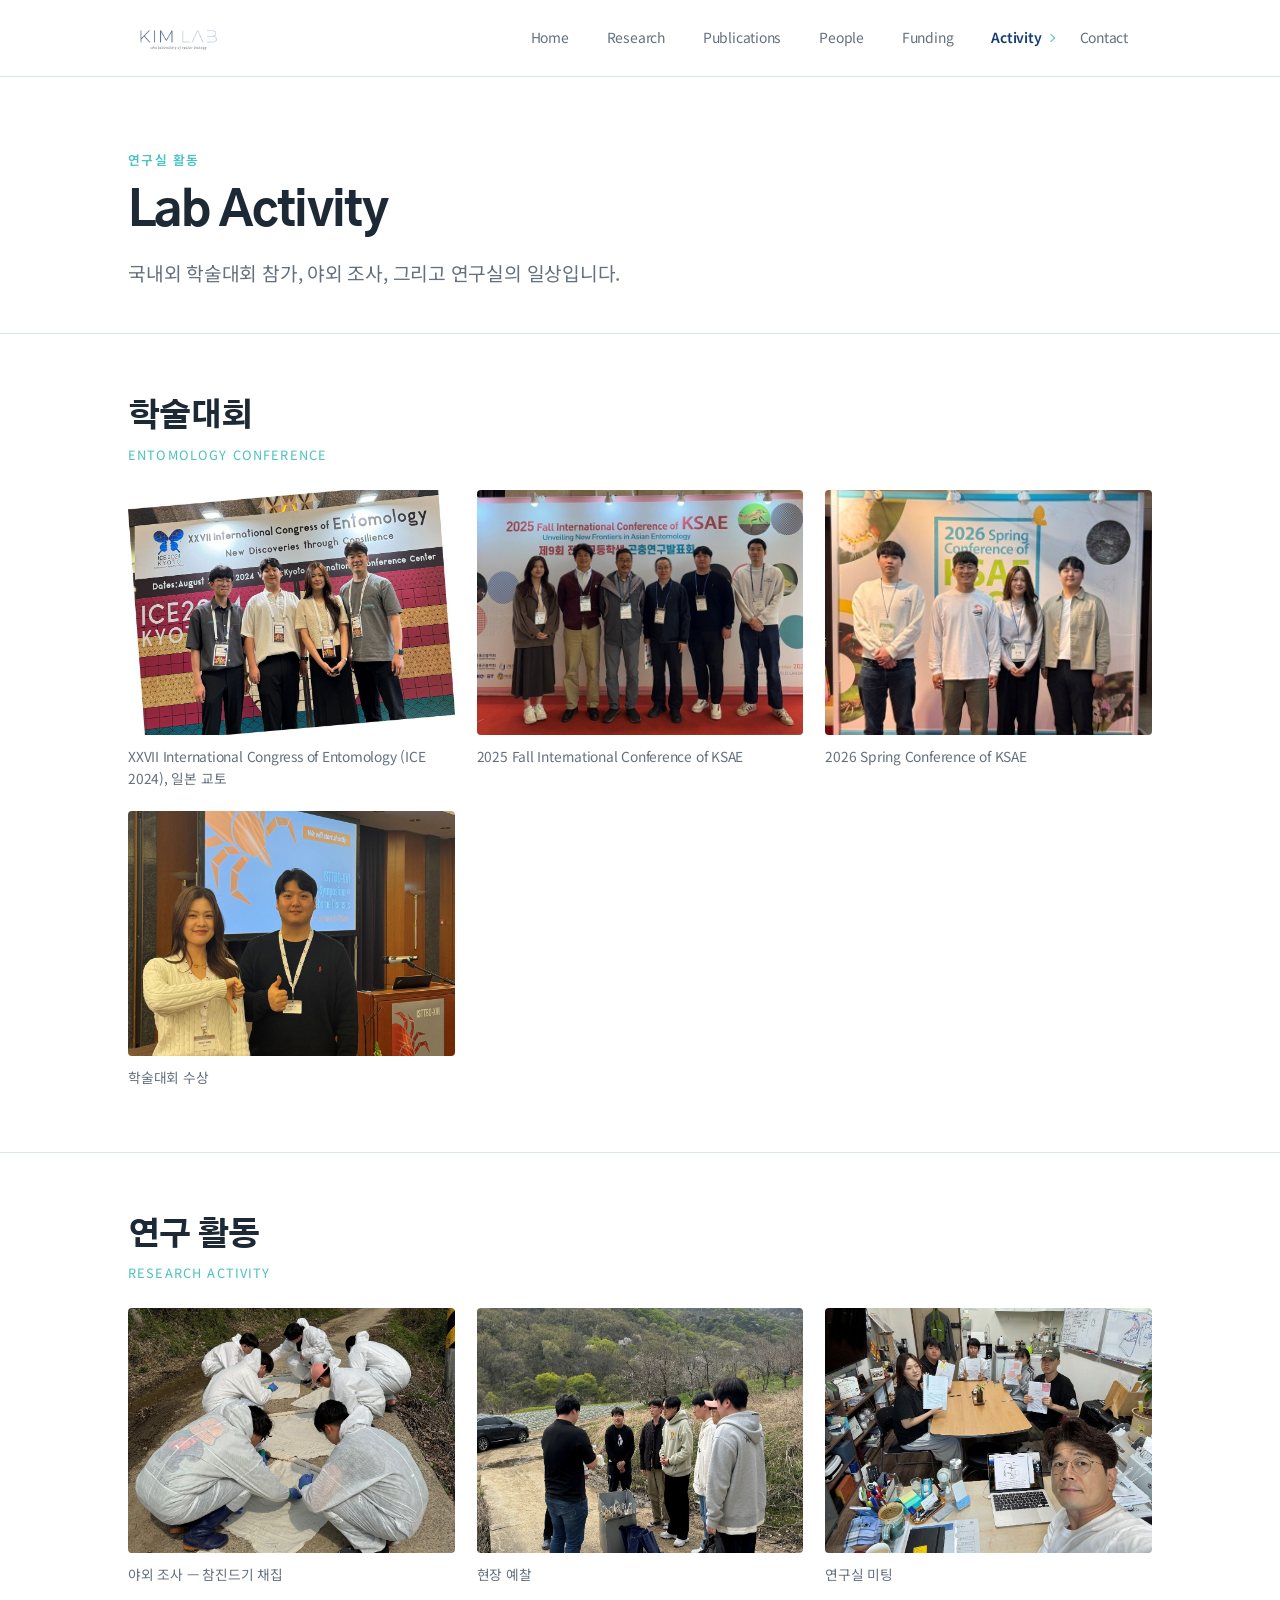
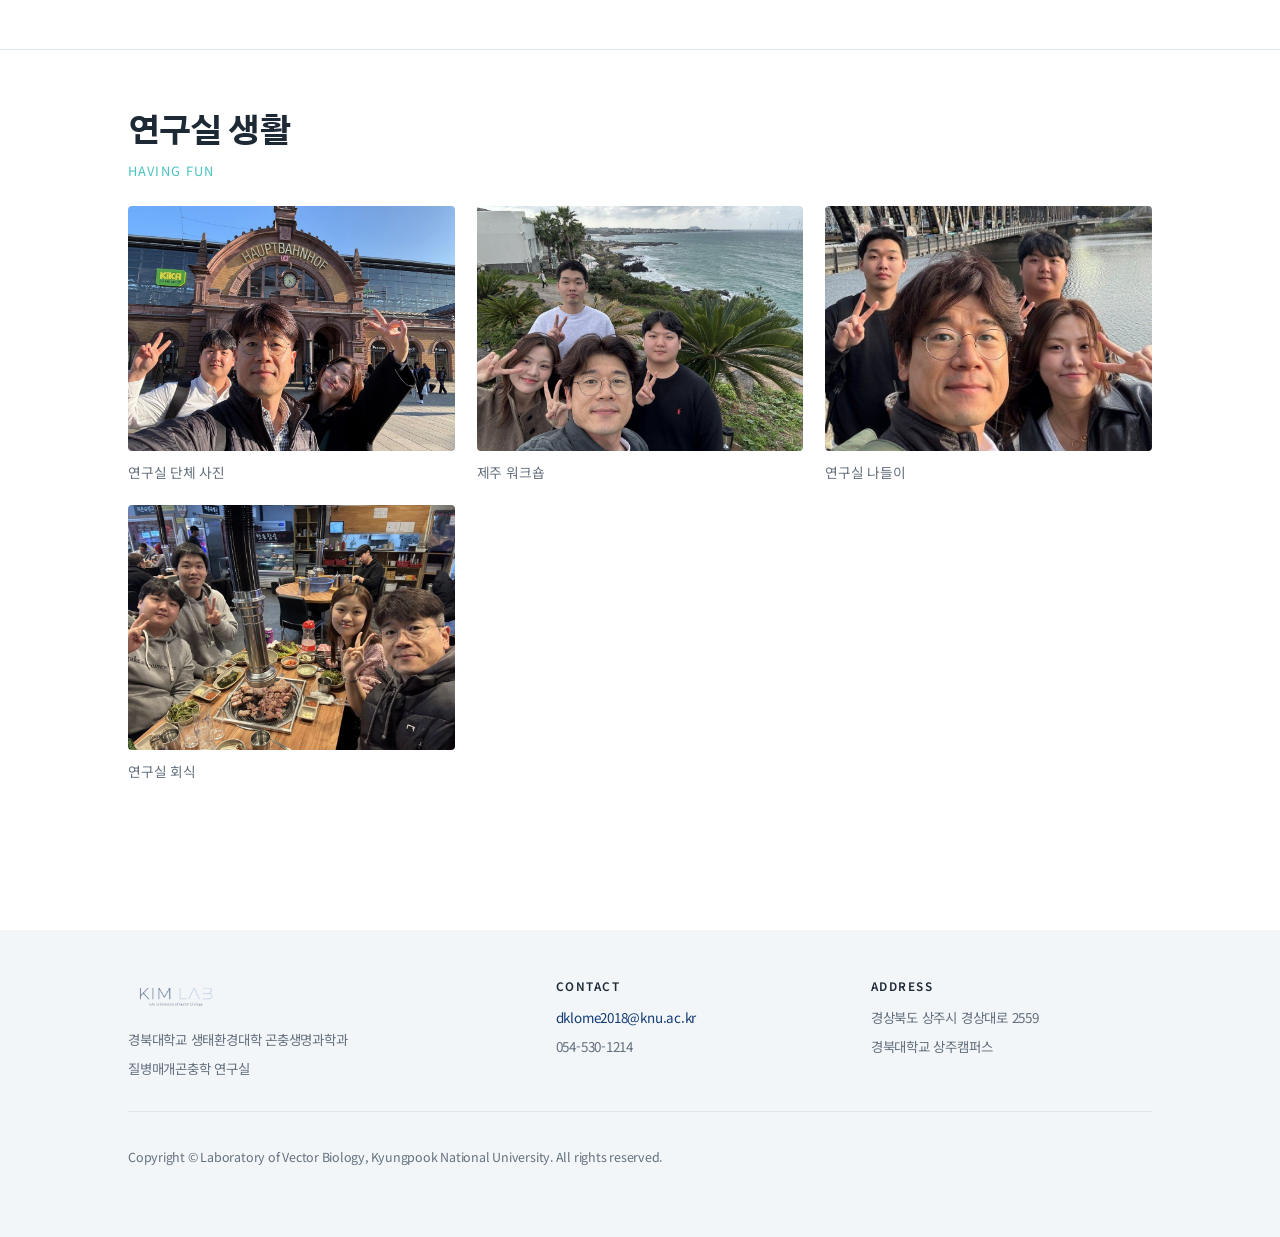
==== activity.html @ 8f26d38b "Add files via upload" ====
<!DOCTYPE html>
<html lang="ko">
<head>
<meta charset="utf-8">
<meta name="viewport" content="width=device-width, initial-scale=1">
<title>Activity | Laboratory of Vector Biology — 경북대학교</title>
<meta name="description" content="학술대회 참가, 야외 조사, 연구실 생활 사진.">
<link rel="icon" href="images/logo.png">
<link rel="preconnect" href="https://fonts.googleapis.com">
<link rel="preconnect" href="https://fonts.gstatic.com" crossorigin>
<link href="https://fonts.googleapis.com/css2?family=Gothic+A1:wght@400;600;700;800&family=Noto+Sans+KR:wght@300;400;500;600;700&display=swap" rel="stylesheet">
<link rel="stylesheet" href="style.css">
</head>
<body>

<header class="mast">
  <div class="mast-in">
    <a class="brand" href="index.html"><img src="images/logo.png" alt="Kim Lab — Laboratory of Vector Biology"></a>
    <nav>
      <ul class="menu">
        <li><a href="index.html">Home</a></li>
        <li><a href="research.html">Research</a></li>
        <li><a href="publications.html">Publications</a></li>
        <li><a href="people.html">People</a></li>
        <li><a href="funding.html">Funding</a></li>
        <li><a class="current" href="activity.html">Activity</a></li>
        <li><a href="contact.html">Contact</a></li>
      </ul>
    </nav>
  </div>
</header>

<main>

<section class="page-head">
  <div class="shell">
    <p class="kicker">연구실 활동</p>
    <h1>Lab Activity</h1>
    <p class="standfirst">
      국내외 학술대회 참가, 야외 조사, 그리고 연구실의 일상입니다.
    </p>
  </div>
</section>

<section class="block">
  <div class="shell">
    <h2>학술대회</h2>
    <p class="sub-en">Entomology Conference</p>
    <div class="gallery">
      <figure class="shot">
        <img src="images/act-ice2024.jpg" alt="XXVII International Congress of Entomology (ICE 2024), 일본 교토" loading="lazy">
        <figcaption>XXVII International Congress of Entomology (ICE 2024), 일본 교토</figcaption>
      </figure>
      <figure class="shot">
        <img src="images/act-ksae2025.jpg" alt="2025 Fall International Conference of KSAE" loading="lazy">
        <figcaption>2025 Fall International Conference of KSAE</figcaption>
      </figure>
      <figure class="shot">
        <img src="images/act-ksae2026.jpg" alt="2026 Spring Conference of KSAE" loading="lazy">
        <figcaption>2026 Spring Conference of KSAE</figcaption>
      </figure>
      <figure class="shot">
        <img src="images/act-award.jpg" alt="학술대회 수상" loading="lazy">
        <figcaption>학술대회 수상</figcaption>
      </figure>
    </div>
  </div>
</section>

<section class="block">
  <div class="shell">
    <h2>연구 활동</h2>
    <p class="sub-en">Research Activity</p>
    <div class="gallery">
      <figure class="shot">
        <img src="images/act-field1.jpg" alt="야외 조사 — 참진드기 채집" loading="lazy">
        <figcaption>야외 조사 — 참진드기 채집</figcaption>
      </figure>
      <figure class="shot">
        <img src="images/act-field2.jpg" alt="현장 예찰" loading="lazy">
        <figcaption>현장 예찰</figcaption>
      </figure>
      <figure class="shot">
        <img src="images/act-meeting.jpg" alt="연구실 미팅" loading="lazy">
        <figcaption>연구실 미팅</figcaption>
      </figure>
    </div>
  </div>
</section>

<section class="block plain">
  <div class="shell">
    <h2>연구실 생활</h2>
    <p class="sub-en">Having Fun</p>
    <div class="gallery">
      <figure class="shot">
        <img src="images/act-group.jpg" alt="연구실 단체 사진" loading="lazy">
        <figcaption>연구실 단체 사진</figcaption>
      </figure>
      <figure class="shot">
        <img src="images/act-jeju.jpg" alt="제주 워크숍" loading="lazy">
        <figcaption>제주 워크숍</figcaption>
      </figure>
      <figure class="shot">
        <img src="images/act-bridge.jpg" alt="연구실 나들이" loading="lazy">
        <figcaption>연구실 나들이</figcaption>
      </figure>
      <figure class="shot">
        <img src="images/act-dinner.jpg" alt="연구실 회식" loading="lazy">
        <figcaption>연구실 회식</figcaption>
      </figure>
    </div>
  </div>
</section>
</main>

<footer class="site-foot">
  <div class="shell">
    <div class="foot-grid">
      <div>
        <img class="foot-logo" src="images/logo.png" alt="Kim Lab">
        <p>경북대학교 생태환경대학 곤충생명과학과</p>
        <p>질병매개곤충학 연구실</p>
      </div>
      <div>
        <h4>Contact</h4>
        <p><a href="mailto:dklome2018@knu.ac.kr">dklome2018@knu.ac.kr</a></p>
        <p>054-530-1214</p>
      </div>
      <div>
        <h4>Address</h4>
        <p>경상북도 상주시 경상대로 2559</p>
        <p>경북대학교 상주캠퍼스</p>
      </div>
    </div>
    <p class="rights">Copyright © Laboratory of Vector Biology, Kyungpook National University. All rights reserved.</p>
  </div>
</footer>

</body>
</html>
---- style.css ----
/* ===========================================================
   질병매개곤충학 연구실 | Laboratory of Vector Biology
   Kyungpook National University — shared stylesheet
   팔레트와 서체는 연구실 소개 자료(PPT)에서 가져왔습니다.
   =========================================================== */

:root{
  --paper:#ffffff;
  --wash:#f2f6f9;
  --ink:#1d2935;
  --ink-soft:#64707d;
  --line:#dce4ec;
  --navy:#123b73;
  --blue:#5e9fe9;
  --teal:#49c2c0;
  --pale:#c8d8e5;
  --nav-h:76px;
  --max:1080px;
}

*{box-sizing:border-box}
html{
  scroll-behavior:smooth;
  scroll-padding-top:calc(var(--nav-h) + 20px);
  -webkit-text-size-adjust:100%;
}
body{
  margin:0;
  background:var(--paper);
  color:var(--ink);
  font-family:"Noto Sans KR",-apple-system,BlinkMacSystemFont,"Malgun Gothic","Apple SD Gothic Neo",sans-serif;
  font-size:16px;
  line-height:1.72;
  letter-spacing:-.014em;
  -webkit-font-smoothing:antialiased;
}
img{max-width:100%;display:block}
a{color:inherit;text-decoration:none}
.display{font-family:"Gothic A1","Noto Sans KR",sans-serif}

.shell{max-width:var(--max);margin:0 auto;padding:0 28px}
.reading{max-width:740px}

/* ---------------- masthead ---------------- */
.mast{
  position:sticky;top:0;z-index:100;
  background:rgba(255,255,255,.92);
  backdrop-filter:saturate(180%) blur(16px);
  -webkit-backdrop-filter:saturate(180%) blur(16px);
  border-bottom:1px solid var(--line);
}
.mast-in{
  max-width:var(--max);margin:0 auto;padding:0 28px;
  min-height:var(--nav-h);
  display:flex;align-items:center;justify-content:space-between;gap:28px;
}
.brand{display:flex;align-items:center;padding:12px 0}
.brand img{height:40px;width:auto}

.menu{display:flex;list-style:none;margin:0;padding:0;gap:2px;flex-wrap:wrap}
.menu a{
  display:inline-flex;align-items:center;gap:6px;
  font-size:.87rem;color:var(--ink-soft);
  padding:8px 12px;border-radius:6px;
  transition:color .16s,background-color .16s;
}
.menu a::after{
  content:"";width:5px;height:5px;
  border-right:1.6px solid var(--teal);
  border-bottom:1.6px solid var(--teal);
  transform:rotate(-45deg);
  opacity:0;transition:opacity .16s;
}
.menu a:hover{color:var(--navy);background:var(--wash)}
.menu a:hover::after{opacity:1}
.menu a.current{color:var(--navy);font-weight:600}
.menu a.current::after{opacity:1}

@media(max-width:940px){
  .mast-in{flex-direction:column;align-items:flex-start;gap:0;padding:0 20px}
  .brand{padding:14px 0 6px}
  .brand img{height:34px}
  .menu{padding-bottom:10px;gap:0;overflow-x:auto;flex-wrap:nowrap;scrollbar-width:none}
  .menu::-webkit-scrollbar{display:none}
  .menu a{padding:6px 10px;white-space:nowrap;font-size:.82rem}
}

/* ---------------- page header ---------------- */
.page-head{padding:72px 0 44px;border-bottom:1px solid var(--line)}
.kicker{
  font-size:.8rem;font-weight:600;letter-spacing:.1em;
  color:var(--teal);margin:0 0 14px;
}
.page-head h1{
  font-family:"Gothic A1","Noto Sans KR",sans-serif;
  font-size:clamp(2rem,4.8vw,3rem);font-weight:800;line-height:1.14;
  letter-spacing:-.035em;margin:0 0 18px;color:var(--ink);
}
.page-head .standfirst{
  font-size:clamp(1.02rem,1.9vw,1.2rem);color:var(--ink-soft);
  margin:0;max-width:62ch;line-height:1.62;
}

/* ---------------- hero ---------------- */
.hero{padding:84px 0 24px}
.hero-grid{display:grid;grid-template-columns:1.25fr .75fr;gap:52px;align-items:center}
@media(max-width:860px){.hero-grid{grid-template-columns:1fr;gap:34px}}
.hero h1{
  font-family:"Gothic A1","Noto Sans KR",sans-serif;
  font-size:clamp(2.1rem,5.2vw,3.4rem);font-weight:800;line-height:1.12;
  letter-spacing:-.04em;margin:0 0 24px;
}
.hero .goal{
  font-size:clamp(1.02rem,2vw,1.26rem);color:var(--ink-soft);
  max-width:54ch;margin:0 0 32px;line-height:1.6;
}
.hero-figure{background:var(--wash);border-radius:6px;padding:26px}
.hero-figure img{width:100%;height:auto;mix-blend-mode:multiply}
.hero-figure figcaption{font-size:.82rem;color:var(--ink-soft);margin-top:14px;text-align:center;line-height:1.6}
.hero-figure figcaption i{font-style:italic}

.arrow-link{
  display:inline-flex;align-items:center;gap:9px;
  font-size:1rem;font-weight:500;color:var(--navy);
}
.arrow-link::after{
  content:"";width:6px;height:6px;
  border-right:1.9px solid var(--teal);border-bottom:1.9px solid var(--teal);
  transform:rotate(-45deg);transition:transform .18s;
}
.arrow-link:hover::after{transform:rotate(-45deg) translate(2.5px,2.5px)}
.link-row{display:flex;gap:30px;flex-wrap:wrap}

/* ---------------- timeline plate ---------------- */
.plate{background:var(--wash);border-radius:6px;padding:40px 34px;margin:56px 0 0}
.plate svg{width:100%;height:auto;overflow:visible}
.plate figcaption{
  font-size:.9rem;color:var(--ink-soft);margin:26px auto 0;max-width:68ch;line-height:1.72;
}
.plate figcaption b{color:var(--ink);font-weight:600}

/* ---------------- blocks ---------------- */
.block{padding:64px 0;border-bottom:1px solid var(--line)}
.block.plain{border-bottom:none}
.block h2{
  font-family:"Gothic A1","Noto Sans KR",sans-serif;
  font-size:clamp(1.45rem,3vw,2rem);font-weight:800;line-height:1.18;
  letter-spacing:-.03em;margin:0 0 8px;
}
.block .sub-en{font-size:.8rem;letter-spacing:.09em;color:var(--teal);margin:0 0 24px;text-transform:uppercase}
.block p{margin:0 0 18px;max-width:68ch}
.block p:last-child{margin-bottom:0}
.lede{font-size:1.05rem}
.muted{color:var(--ink-soft)}

.teasers{display:grid;grid-template-columns:1fr 1fr;gap:1px;background:var(--line);border-block:1px solid var(--line)}
@media(max-width:780px){.teasers{grid-template-columns:1fr}}
.teaser{background:var(--paper);padding:52px 36px}
.teaser h2{
  font-family:"Gothic A1","Noto Sans KR",sans-serif;
  font-size:clamp(1.28rem,2.6vw,1.65rem);font-weight:800;letter-spacing:-.03em;
  margin:0 0 14px;line-height:1.24;
}
.teaser p{font-size:.97rem;color:var(--ink-soft);margin:0 0 20px}

/* ---------------- research axes ---------------- */
.axis{padding:52px 0;border-bottom:1px solid var(--line)}
.axis:last-child{border-bottom:none}
.axis-head{display:flex;gap:18px;align-items:baseline;margin:0 0 6px}
.axis-num{
  font-family:"Gothic A1","Noto Sans KR",sans-serif;
  font-size:1.5rem;font-weight:800;color:var(--pale);
  letter-spacing:-.02em;flex:0 0 auto;min-width:44px;line-height:1;
}
.axis h3{
  font-family:"Gothic A1","Noto Sans KR",sans-serif;
  font-size:clamp(1.2rem,2.5vw,1.55rem);font-weight:800;letter-spacing:-.028em;
  margin:0;line-height:1.26;
}
.axis .sub-en{font-size:.79rem;letter-spacing:.07em;color:var(--teal);margin:0 0 18px;padding-left:62px}
.axis-body{padding-left:62px}
@media(max-width:620px){
  .axis .sub-en,.axis-body{padding-left:0}
  .axis-head{gap:12px}
  .axis-num{min-width:30px;font-size:1.2rem}
}
.axis-body > p{font-size:.98rem;color:var(--ink-soft);margin:0 0 18px;max-width:68ch}

ul.dashed{margin:0;padding:0;list-style:none;max-width:70ch}
ul.dashed li{position:relative;padding-left:19px;margin-bottom:11px;font-size:.95rem;color:var(--ink-soft)}
ul.dashed li:last-child{margin-bottom:0}
ul.dashed li::before{content:"";position:absolute;left:0;top:.78em;width:9px;height:1px;background:var(--teal)}
ul.dashed li b{color:var(--ink);font-weight:600}
ul.dashed li .group{display:block;color:var(--navy);font-weight:600;margin-bottom:4px}

.aside-note{
  margin:24px 0 0;padding:17px 21px;background:var(--wash);
  font-size:.9rem;color:var(--ink-soft);line-height:1.72;max-width:70ch;
  border-left:3px solid var(--teal);
}
.aside-note b{color:var(--ink);font-weight:600}

/* ---------------- publications ---------------- */
.filterbar{padding:26px 0;border-bottom:1px solid var(--line);display:flex;gap:14px;align-items:baseline;flex-wrap:wrap}
.filterbar .flabel{font-size:.76rem;letter-spacing:.13em;text-transform:uppercase;color:var(--ink-soft);flex:0 0 auto}
.years{display:flex;gap:6px;flex-wrap:wrap}
.years button{
  font:inherit;font-size:.86rem;color:var(--ink-soft);
  background:none;border:1px solid var(--line);border-radius:999px;
  padding:4px 14px;cursor:pointer;transition:all .15s;
}
.years button:hover{border-color:var(--blue);color:var(--navy)}
.years button[aria-pressed="true"]{background:var(--navy);border-color:var(--navy);color:#fff}

.pub{display:grid;grid-template-columns:46px 1fr;gap:20px;padding:26px 0;border-bottom:1px solid var(--line)}
@media(max-width:620px){.pub{grid-template-columns:1fr;gap:8px}}
.pub-no{
  font-family:"Gothic A1","Noto Sans KR",sans-serif;
  font-size:.92rem;font-weight:800;color:var(--pale);padding-top:2px;letter-spacing:.02em;
}
.pub-year{font-size:.78rem;color:var(--teal);font-weight:600;letter-spacing:.06em;margin:0 0 6px}
.pub h3{font-size:1.02rem;font-weight:600;line-height:1.46;letter-spacing:-.016em;margin:0 0 8px;max-width:66ch}
.pub h3 i{font-style:italic}
.pub .authors{font-size:.91rem;color:var(--ink-soft);margin:0 0 3px;max-width:68ch}
.pub .authors b{color:var(--ink);font-weight:600}
.pub .venue{font-size:.91rem;color:var(--ink-soft);margin:0 0 13px}
.pub .venue i{font-style:italic;color:var(--navy)}
.pub-actions{display:flex;gap:9px;flex-wrap:wrap}
.pub-actions a{
  font-size:.81rem;font-weight:500;color:var(--navy);
  border:1px solid var(--line);border-radius:999px;padding:5px 15px;
  transition:border-color .15s,background-color .15s;
}
.pub-actions a:hover{border-color:var(--blue);background:var(--wash)}
.empty-note{padding:30px 0;font-size:.94rem;color:var(--ink-soft)}

/* ---------------- tables ---------------- */
.table-scroll{overflow-x:auto}
table{width:100%;border-collapse:collapse;font-size:.94rem;text-align:left;min-width:600px}
th,td{padding:16px 14px;border-bottom:1px solid var(--line);vertical-align:top}
tr:last-child td{border-bottom:none}
th{
  font-size:.72rem;letter-spacing:.11em;text-transform:uppercase;color:var(--ink-soft);
  font-weight:600;border-bottom:1.5px solid var(--ink);
}
td em{font-style:normal;color:var(--ink-soft);font-size:.85rem;display:block;margin-top:3px}
td.agency{color:var(--navy);white-space:nowrap}
td.term{color:var(--ink-soft);white-space:nowrap;font-size:.89rem}
td.win{color:var(--navy);font-weight:500}

/* agency logo strip */
.agencies{display:flex;flex-wrap:wrap;gap:40px;align-items:center;padding:8px 0 0}
.agencies img{height:42px;width:auto;opacity:.82;mix-blend-mode:multiply}
.agencies img.tall{height:56px}

/* ---------------- people ---------------- */
.pi-row{display:grid;grid-template-columns:250px 1fr;gap:44px;align-items:start}
@media(max-width:760px){.pi-row{grid-template-columns:1fr;gap:26px}}
.portrait{width:100%;border-radius:4px;background:var(--wash);aspect-ratio:4/5;object-fit:cover}
.pi-row h2{margin-bottom:4px}
.cv{margin:22px 0 0;font-size:.92rem;max-width:58ch}
.cv > div{padding:10px 0;border-bottom:1px solid var(--line);display:flex;gap:20px}
.cv > div:last-child{border-bottom:none}
.cv dt{flex:0 0 100px;color:var(--ink-soft);font-size:.83rem;margin:0}
.cv dd{margin:0}
.cv dd .yr{color:var(--ink-soft);font-size:.86rem}

.roster{display:grid;grid-template-columns:repeat(auto-fill,minmax(250px,1fr));gap:34px;margin-top:10px}
.member .portrait{margin-bottom:16px}
.member .role{font-size:.72rem;letter-spacing:.12em;text-transform:uppercase;color:var(--teal);margin:0 0 6px}
.member .name{
  font-family:"Gothic A1","Noto Sans KR",sans-serif;
  font-size:1.08rem;font-weight:800;margin:0 0 2px;letter-spacing:-.025em;
}
.member .name-en{font-size:.84rem;color:var(--ink-soft);margin:0 0 12px}
.member .topics{margin:0;padding:0;list-style:none}
.member .topics li{position:relative;padding-left:14px;margin-bottom:7px;font-size:.87rem;color:var(--ink-soft);line-height:1.6}
.member .topics li::before{content:"";position:absolute;left:0;top:.68em;width:6px;height:1px;background:var(--pale)}
.member .edu{font-size:.84rem;color:var(--ink-soft);margin:0 0 12px;line-height:1.6}

/* ---------------- activity gallery ---------------- */
.gallery{display:grid;grid-template-columns:repeat(auto-fill,minmax(300px,1fr));gap:22px;margin-top:10px}
.shot{margin:0}
.shot img{width:100%;height:auto;border-radius:4px;background:var(--wash);aspect-ratio:4/3;object-fit:cover}
.shot figcaption{font-size:.86rem;color:var(--ink-soft);margin-top:10px;line-height:1.6}
.gallery.wide{grid-template-columns:repeat(auto-fill,minmax(420px,1fr))}
@media(max-width:560px){.gallery,.gallery.wide{grid-template-columns:1fr}}

/* ---------------- contact ---------------- */
.contact-rows{max-width:62ch}
.contact-rows > div{display:flex;gap:22px;padding:16px 0;border-bottom:1px solid var(--line)}
.contact-rows > div:last-child{border-bottom:none}
.contact-rows dt{flex:0 0 112px;font-size:.82rem;color:var(--ink-soft);margin:0}
.contact-rows dd{margin:0;font-size:.98rem}
.contact-rows a{color:var(--navy);border-bottom:1px solid var(--pale)}
.contact-rows a:hover{border-color:var(--navy)}

/* ---------------- footer ---------------- */
.site-foot{background:var(--wash);margin-top:84px;padding:46px 0 56px;font-size:.84rem;color:var(--ink-soft)}
.foot-grid{display:grid;grid-template-columns:1.4fr 1fr 1fr;gap:34px;padding-bottom:26px;border-bottom:1px solid var(--line)}
@media(max-width:720px){.foot-grid{grid-template-columns:1fr;gap:24px}}
.foot-grid h4{font-size:.73rem;letter-spacing:.13em;text-transform:uppercase;color:var(--ink);margin:0 0 10px;font-weight:600}
.foot-grid p{margin:0 0 5px;line-height:1.75}
.foot-grid a{color:var(--navy)}
.foot-grid a:hover{text-decoration:underline}
.foot-logo{height:38px;width:auto;margin-bottom:14px;opacity:.9}
.rights{padding-top:22px;font-size:.78rem}

*:focus-visible{outline:2px solid var(--blue);outline-offset:3px}
@media(prefers-reduced-motion:reduce){html{scroll-behavior:auto}*{transition:none!important}}
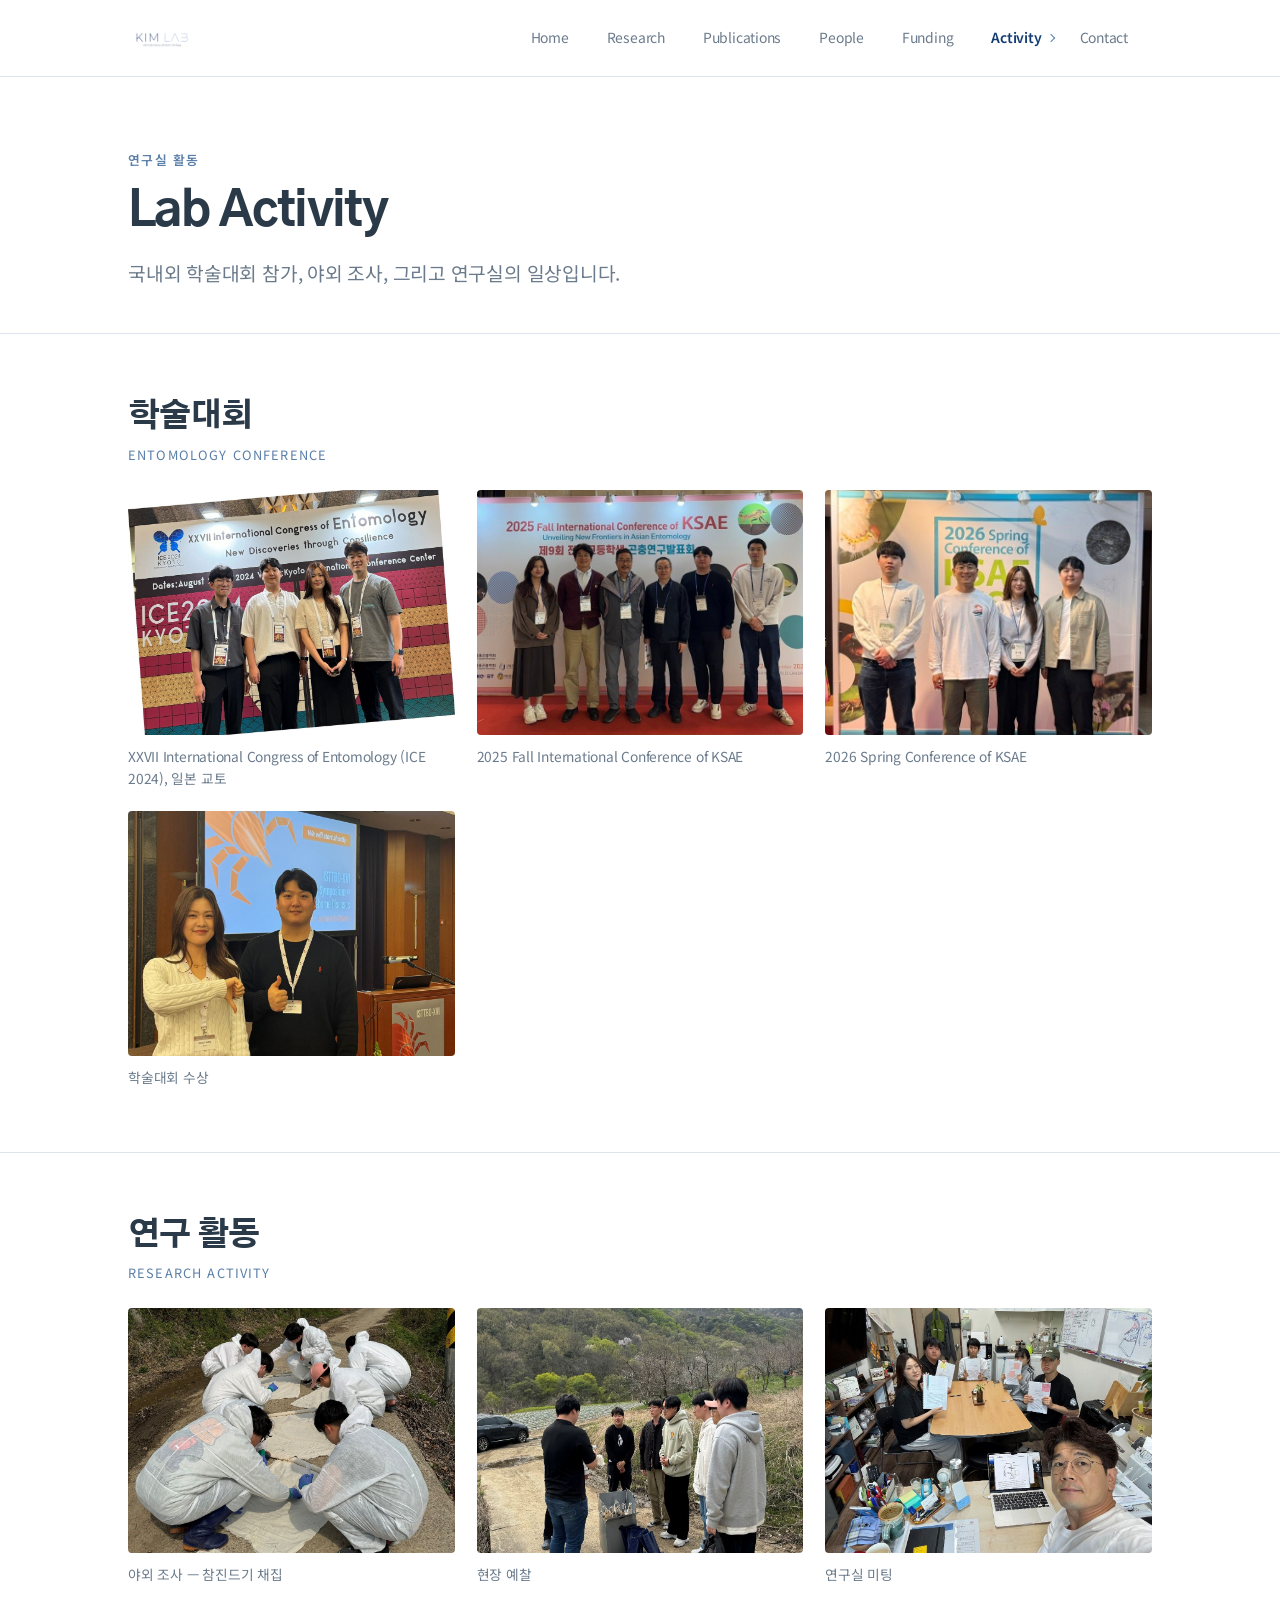
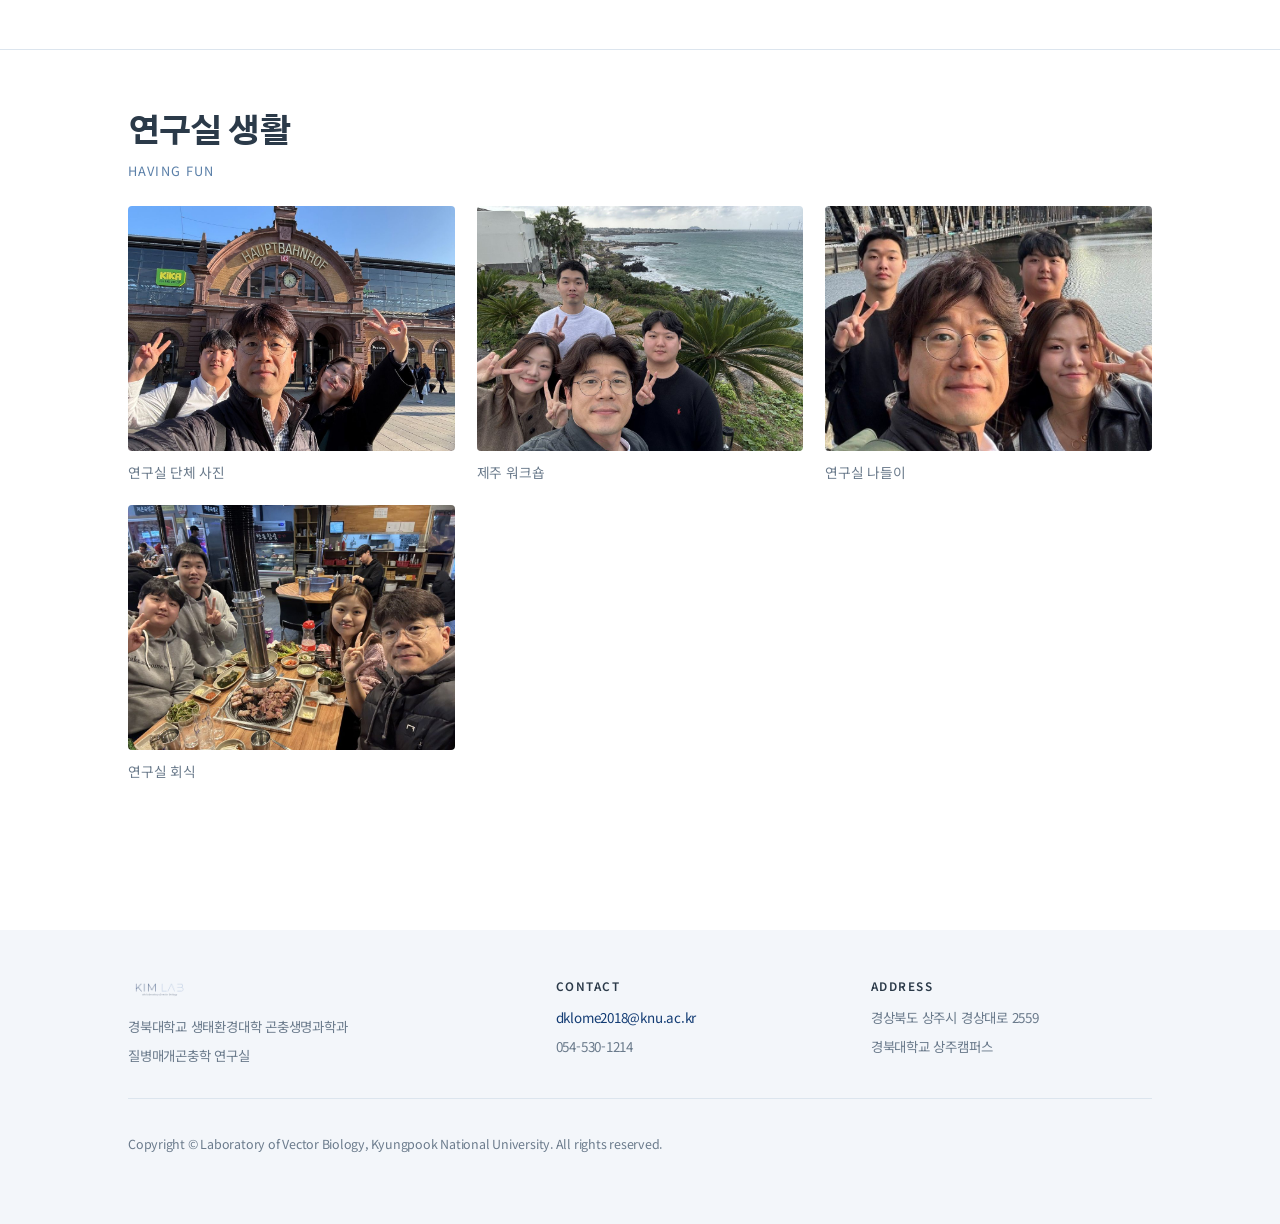
==== commit c14c4cf7: "Add files via upload" ====
--- a/activity.html
+++ b/activity.html
@@ -5,7 +5,8 @@
 <meta name="viewport" content="width=device-width, initial-scale=1">
 <title>Activity | Laboratory of Vector Biology — 경북대학교</title>
 <meta name="description" content="학술대회 참가, 야외 조사, 연구실 생활 사진.">
-<link rel="icon" href="images/logo.png">
+<link rel="icon" href="images/favicon.png">
+<link rel="apple-touch-icon" href="images/apple-touch-icon.png">
 <link rel="preconnect" href="https://fonts.googleapis.com">
 <link rel="preconnect" href="https://fonts.gstatic.com" crossorigin>
 <link href="https://fonts.googleapis.com/css2?family=Gothic+A1:wght@400;600;700;800&family=Noto+Sans+KR:wght@300;400;500;600;700&display=swap" rel="stylesheet">
--- a/style.css
+++ b/style.css
@@ -6,14 +6,25 @@
 
 :root{
   --paper:#ffffff;
-  --wash:#f2f6f9;
-  --ink:#1d2935;
-  --ink-soft:#64707d;
-  --line:#dce4ec;
+  --wash:#f3f6fa;
+
+  /* ── 로고 3색을 기준으로 한 글자색 위계 ───────────────────────
+     1차(제목·강조)  --navy      #123b73  로고 'KIM'
+     2차(영문 라벨)  --navy-mid  #5a7fa8  navy와 'LAB' 사이 단계
+     3차(장식·선)    --pale      #9db9d4  로고 'LAB'
+     본문            --ink       #2b3a49  로고 태그라인 회색의 농도 단계
+     보조 설명       --ink-soft  #6b7b8c  로고 태그라인 회색
+     ──────────────────────────────────────────────────────── */
   --navy:#123b73;
-  --blue:#5e9fe9;
-  --teal:#49c2c0;
-  --pale:#c8d8e5;
+  --navy-mid:#5a7fa8;
+  --pale:#9db9d4;
+  --ink:#2b3a49;
+  --ink-soft:#6b7b8c;
+  --line:#dce5ee;
+
+  /* 구버전 토큰 (하위 호환) */
+  --blue:var(--navy-mid);
+  --teal:var(--navy-mid);
   --nav-h:76px;
   --max:1080px;
 }
@@ -33,8 +44,12 @@
   line-height:1.72;
   letter-spacing:-.014em;
   -webkit-font-smoothing:antialiased;
+  /* 한글 단어가 줄바꿈에서 중간에 끊기지 않도록 */
+  word-break:keep-all;
+  overflow-wrap:break-word;
 }
 img{max-width:100%;display:block}
+svg{max-width:100%}
 a{color:inherit;text-decoration:none}
 .display{font-family:"Gothic A1","Noto Sans KR",sans-serif}
 
@@ -55,7 +70,7 @@
   display:flex;align-items:center;justify-content:space-between;gap:28px;
 }
 .brand{display:flex;align-items:center;padding:12px 0}
-.brand img{height:40px;width:auto}
+.brand img{height:27px;width:auto}
 
 .menu{display:flex;list-style:none;margin:0;padding:0;gap:2px;flex-wrap:wrap}
 .menu a{
@@ -66,8 +81,8 @@
 }
 .menu a::after{
   content:"";width:5px;height:5px;
-  border-right:1.6px solid var(--teal);
-  border-bottom:1.6px solid var(--teal);
+  border-right:1.6px solid var(--navy-mid);
+  border-bottom:1.6px solid var(--navy-mid);
   transform:rotate(-45deg);
   opacity:0;transition:opacity .16s;
 }
@@ -77,10 +92,14 @@
 .menu a.current::after{opacity:1}
 
 @media(max-width:940px){
-  .mast-in{flex-direction:column;align-items:flex-start;gap:0;padding:0 20px}
+  .mast-in{flex-direction:column;align-items:stretch;gap:0;padding:0 20px}
+  .mast-in > nav{width:100%;min-width:0;max-width:100%}
   .brand{padding:14px 0 6px}
-  .brand img{height:34px}
-  .menu{padding-bottom:10px;gap:0;overflow-x:auto;flex-wrap:nowrap;scrollbar-width:none}
+  .brand img{height:23px}
+  .menu{
+    padding-bottom:10px;gap:0;flex-wrap:nowrap;
+    overflow-x:auto;-webkit-overflow-scrolling:touch;scrollbar-width:none;max-width:100%;
+  }
   .menu::-webkit-scrollbar{display:none}
   .menu a{padding:6px 10px;white-space:nowrap;font-size:.82rem}
 }
@@ -89,8 +108,9 @@
 .page-head{padding:72px 0 44px;border-bottom:1px solid var(--line)}
 .kicker{
   font-size:.8rem;font-weight:600;letter-spacing:.1em;
-  color:var(--teal);margin:0 0 14px;
-}
+  color:var(--navy-mid);margin:0 0 14px;
+}
+.page-head h1 .h1-ko{font-weight:600;font-size:.62em;color:var(--ink-soft);letter-spacing:-.02em}
 .page-head h1{
   font-family:"Gothic A1","Noto Sans KR",sans-serif;
   font-size:clamp(2rem,4.8vw,3rem);font-weight:800;line-height:1.14;
@@ -98,7 +118,7 @@
 }
 .page-head .standfirst{
   font-size:clamp(1.02rem,1.9vw,1.2rem);color:var(--ink-soft);
-  margin:0;max-width:62ch;line-height:1.62;
+  margin:0;max-width:none;line-height:1.62;
 }
 
 /* ---------------- hero ---------------- */
@@ -125,7 +145,7 @@
 }
 .arrow-link::after{
   content:"";width:6px;height:6px;
-  border-right:1.9px solid var(--teal);border-bottom:1.9px solid var(--teal);
+  border-right:1.9px solid var(--navy-mid);border-bottom:1.9px solid var(--navy-mid);
   transform:rotate(-45deg);transition:transform .18s;
 }
 .arrow-link:hover::after{transform:rotate(-45deg) translate(2.5px,2.5px)}
@@ -147,7 +167,7 @@
   font-size:clamp(1.45rem,3vw,2rem);font-weight:800;line-height:1.18;
   letter-spacing:-.03em;margin:0 0 8px;
 }
-.block .sub-en{font-size:.8rem;letter-spacing:.09em;color:var(--teal);margin:0 0 24px;text-transform:uppercase}
+.block .sub-en{font-size:.8rem;letter-spacing:.09em;color:var(--navy-mid);margin:0 0 24px;text-transform:uppercase}
 .block p{margin:0 0 18px;max-width:68ch}
 .block p:last-child{margin-bottom:0}
 .lede{font-size:1.05rem}
@@ -177,7 +197,7 @@
   font-size:clamp(1.2rem,2.5vw,1.55rem);font-weight:800;letter-spacing:-.028em;
   margin:0;line-height:1.26;
 }
-.axis .sub-en{font-size:.79rem;letter-spacing:.07em;color:var(--teal);margin:0 0 18px;padding-left:62px}
+.axis .sub-en{font-size:.79rem;letter-spacing:.07em;color:var(--navy-mid);margin:0 0 18px;padding-left:62px}
 .axis-body{padding-left:62px}
 @media(max-width:620px){
   .axis .sub-en,.axis-body{padding-left:0}
@@ -189,49 +209,178 @@
 ul.dashed{margin:0;padding:0;list-style:none;max-width:70ch}
 ul.dashed li{position:relative;padding-left:19px;margin-bottom:11px;font-size:.95rem;color:var(--ink-soft)}
 ul.dashed li:last-child{margin-bottom:0}
-ul.dashed li::before{content:"";position:absolute;left:0;top:.78em;width:9px;height:1px;background:var(--teal)}
+ul.dashed li::before{content:"";position:absolute;left:0;top:.78em;width:9px;height:1px;background:var(--pale)}
 ul.dashed li b{color:var(--ink);font-weight:600}
 ul.dashed li .group{display:block;color:var(--navy);font-weight:600;margin-bottom:4px}
 
 .aside-note{
   margin:24px 0 0;padding:17px 21px;background:var(--wash);
   font-size:.9rem;color:var(--ink-soft);line-height:1.72;max-width:70ch;
-  border-left:3px solid var(--teal);
+  border-left:3px solid var(--navy-mid);
 }
 .aside-note b{color:var(--ink);font-weight:600}
 
+
+
+/* ---- research intro: portrait left, text right ---- */
+.intro-grid{
+  display:grid;grid-template-columns:262px minmax(0,1fr);gap:42px;align-items:start;
+}
+@media(max-width:820px){.intro-grid{grid-template-columns:1fr;gap:26px}}
+.intro-fig{
+  margin:0;background:var(--wash);border-radius:6px;padding:22px 20px 18px;
+}
+@media(max-width:820px){.intro-fig{max-width:300px;margin:0 auto}}
+.intro-fig img{width:100%;height:auto;mix-blend-mode:multiply}
+.intro-fig figcaption{
+  font-size:.82rem;color:var(--ink-soft);text-align:center;margin-top:12px;line-height:1.55;
+}
+.intro-fig figcaption i{font-style:italic}
+.intro-grid .intro-text p{max-width:none}
+.intro-grid .intro-text p:last-child{margin-bottom:0}
+
+/* ---- research axis: PPT-faithful accordion ---- */
+.topic{
+  border-top:1px solid var(--line);
+}
+.topic:last-of-type{border-bottom:1px solid var(--line)}
+.topic > summary{
+  list-style:none;cursor:pointer;
+  display:flex;align-items:flex-start;gap:14px;
+  padding:26px 0;
+}
+.topic > summary::-webkit-details-marker{display:none}
+.topic > summary:hover .topic-title{color:var(--navy)}
+.topic-no{
+  flex:0 0 auto;
+  display:inline-flex;align-items:center;justify-content:center;
+  width:30px;height:30px;border-radius:50%;
+  background:var(--ink);color:#fff;
+  font-family:"Gothic A1","Noto Sans KR",sans-serif;
+  font-size:.76rem;font-weight:700;letter-spacing:.02em;
+  margin-top:2px;
+}
+.topic[open] .topic-no{background:var(--navy)}
+.topic-title{
+  flex:1 1 auto;min-width:0;
+  font-family:"Gothic A1","Noto Sans KR",sans-serif;
+  font-size:clamp(1.12rem,2.2vw,1.42rem);font-weight:800;
+  letter-spacing:-.028em;line-height:1.34;margin:0;
+  transition:color .15s;
+}
+.topic-title .en{font-weight:600;color:var(--navy-mid)}
+.topic-caret{
+  flex:0 0 auto;width:9px;height:9px;margin:12px 4px 0 0;
+  border-right:2px solid var(--pale);border-bottom:2px solid var(--pale);
+  transform:rotate(45deg);transition:transform .2s;
+}
+.topic[open] .topic-caret{transform:rotate(-135deg);border-color:var(--navy)}
+
+.topic-body{padding:0 0 17px 44px}
+@media(max-width:640px){.topic-body{padding-left:0}}
+.topic-body .topic-lead{
+  font-size:.97rem;color:var(--navy);margin:0 0 4px;max-width:none;line-height:1.7;
+}
+.topic-rule{width:54px;height:2px;background:var(--navy-mid);margin:16px 0 22px;border:0}
+
+.topic-cols{display:grid;grid-template-columns:minmax(0,1fr) auto;gap:34px;align-items:stretch}
+@media(max-width:860px){.topic-cols{grid-template-columns:1fr;gap:24px}}
+
+.topic-side{display:flex;flex-direction:column;justify-self:end;width:100%;min-width:0}
+.topic-cols.t01 .topic-side{width:auto;max-width:none}
+.topic-cols.t02 .topic-side{max-width:350px}
+.topic-cols.t03 .topic-side{max-width:380px}
+.topic-cols.t04 .topic-side{max-width:510px}
+.topic-cols.t05 .topic-side{max-width:300px}
+.topic-side .fig{align-self:flex-end;transform:translateX(12px)}
+@media(max-width:860px){.topic-side .fig{transform:none}}
+.topic-cols.t02 .topic-side .fig{max-width:350px}
+.topic-cols.t03 .topic-side .fig{max-width:274px}
+.topic-cols.t04 .topic-side .fig{max-width:341px}
+.topic-cols.t05 .topic-side .fig{max-width:244px}
+@media(max-width:860px){
+  .topic-side{justify-self:stretch;max-width:none!important;width:100%}
+  .topic-cols.t01 .topic-side{width:100%}
+  .topic-side .fig{align-self:center;max-width:380px!important}
+}
+.topic-side .fig{margin:0;width:100%}
+.topic-side .fig svg{width:100%;height:auto;display:block}
+.topic-side .fig figcaption{font-size:.82rem;color:var(--ink-soft);text-align:center;margin-top:8px}
+
+ul.ppt{margin:0;padding:0;list-style:none;max-width:none}
+ul.ppt > li{position:relative;padding-left:15px;margin-bottom:10px;font-size:.94rem;color:var(--ink)}
+ul.ppt > li:last-child{margin-bottom:0}
+ul.ppt > li::before{
+  content:"";position:absolute;left:0;top:.72em;width:4px;height:4px;border-radius:50%;background:var(--navy);
+}
+ul.ppt > li b{font-weight:600}
+ul.ppt li.head{
+  padding-left:0;font-weight:600;color:var(--navy);margin:16px 0 10px;font-size:.96rem;
+}
+ul.ppt li.head:first-child{margin-top:0}
+ul.ppt li.head::before{display:none}
+ul.ppt li.sub{padding-left:28px}
+ul.ppt li.sub::before{left:14px;background:var(--pale)}
+
+.topic-support{
+  display:flex;align-items:center;justify-content:flex-end;gap:26px;flex-wrap:wrap;
+  margin-top:auto;padding-top:10px;
+  /* 로고(48px)의 세로 중심을 마지막 불릿 줄(약 26px)의 중심에 맞춘다 */
+  transform:translateY(13px);
+}
+@media(max-width:860px){.topic-support{transform:none;justify-content:center;padding-top:18px}}
+.topic-support img{height:48px;width:auto;opacity:.9;mix-blend-mode:multiply}
+.topic-support img.tall{height:48px}
+
+.topic-note{
+  margin:11px 0 0;padding:8px 0 8px 20px;
+  border-left:3px solid var(--navy-mid);max-width:none;
+}
+.note-title{
+  margin:0 0 7px;font-size:.93rem;font-weight:700;color:var(--navy);letter-spacing:-.018em;
+}
+.topic-note .note-body{
+  margin:0;padding-left:20px;
+  font-size:.92rem;line-height:1.78;color:var(--ink);max-width:none;
+}
+.note-body .cite{color:var(--ink-soft);font-style:italic}
+.topic-sep{border:0;border-top:1px solid var(--line);margin:13px 0 0}
+
 /* ---------------- publications ---------------- */
-.filterbar{padding:26px 0;border-bottom:1px solid var(--line);display:flex;gap:14px;align-items:baseline;flex-wrap:wrap}
-.filterbar .flabel{font-size:.76rem;letter-spacing:.13em;text-transform:uppercase;color:var(--ink-soft);flex:0 0 auto}
-.years{display:flex;gap:6px;flex-wrap:wrap}
-.years button{
-  font:inherit;font-size:.86rem;color:var(--ink-soft);
-  background:none;border:1px solid var(--line);border-radius:999px;
-  padding:4px 14px;cursor:pointer;transition:all .15s;
-}
-.years button:hover{border-color:var(--blue);color:var(--navy)}
-.years button[aria-pressed="true"]{background:var(--navy);border-color:var(--navy);color:#fff}
-
-.pub{display:grid;grid-template-columns:46px 1fr;gap:20px;padding:26px 0;border-bottom:1px solid var(--line)}
-@media(max-width:620px){.pub{grid-template-columns:1fr;gap:8px}}
-.pub-no{
-  font-family:"Gothic A1","Noto Sans KR",sans-serif;
-  font-size:.92rem;font-weight:800;color:var(--pale);padding-top:2px;letter-spacing:.02em;
-}
-.pub-year{font-size:.78rem;color:var(--teal);font-weight:600;letter-spacing:.06em;margin:0 0 6px}
-.pub h3{font-size:1.02rem;font-weight:600;line-height:1.46;letter-spacing:-.016em;margin:0 0 8px;max-width:66ch}
+#publist{border-top:1.5px solid var(--ink)}
+
+.year-group{padding:26px 0 30px;border-bottom:1px solid var(--line)}
+.year-group:last-child{border-bottom:1.5px solid var(--ink)}
+.year-label{
+  font-family:"Gothic A1","Noto Sans KR",sans-serif;
+  font-size:1.1rem;font-weight:800;letter-spacing:-.02em;color:var(--navy);
+  margin:0 0 18px;
+}
+.pub{
+  display:grid;grid-template-columns:40px minmax(0,1fr);gap:18px;
+  padding:0;border:0;margin-bottom:26px;
+}
+.pub:last-child{margin-bottom:0}
+@media(max-width:620px){.pub{grid-template-columns:1fr;gap:6px}}
+.pub h3{font-size:1.06rem;font-weight:600;line-height:1.5;letter-spacing:-.016em;margin:0 0 9px;max-width:none}
+.pub h3 a{color:inherit;text-decoration:none;transition:color .15s}
+.pub h3 a:hover{color:var(--navy);text-decoration:underline;text-underline-offset:3px;text-decoration-thickness:1px}
+.pub h3 a::after{
+  content:"";display:inline-block;width:6px;height:6px;margin-left:7px;vertical-align:2px;
+  border-top:1.4px solid var(--pale);border-right:1.4px solid var(--pale);
+  transform:rotate(45deg);transition:border-color .15s;
+}
+.pub h3 a:hover::after{border-color:var(--navy)}
 .pub h3 i{font-style:italic}
-.pub .authors{font-size:.91rem;color:var(--ink-soft);margin:0 0 3px;max-width:68ch}
+.pub .authors{font-size:.92rem;color:var(--ink-soft);margin:0 0 3px;max-width:none}
 .pub .authors b{color:var(--ink);font-weight:600}
 .pub .venue{font-size:.91rem;color:var(--ink-soft);margin:0 0 13px}
 .pub .venue i{font-style:italic;color:var(--navy)}
-.pub-actions{display:flex;gap:9px;flex-wrap:wrap}
-.pub-actions a{
-  font-size:.81rem;font-weight:500;color:var(--navy);
-  border:1px solid var(--line);border-radius:999px;padding:5px 15px;
-  transition:border-color .15s,background-color .15s;
-}
-.pub-actions a:hover{border-color:var(--blue);background:var(--wash)}
+.pub .venue .hl{
+  display:inline-block;margin-left:9px;padding:1px 10px;
+  font-size:.75rem;font-style:normal;color:var(--navy-mid);
+  border:1px solid var(--line);border-radius:999px;vertical-align:1px;
+}
 .empty-note{padding:30px 0;font-size:.94rem;color:var(--ink-soft)}
 
 /* ---------------- tables ---------------- */
@@ -264,19 +413,48 @@
 .cv dt{flex:0 0 100px;color:var(--ink-soft);font-size:.83rem;margin:0}
 .cv dd{margin:0}
 .cv dd .yr{color:var(--ink-soft);font-size:.86rem}
-
-.roster{display:grid;grid-template-columns:repeat(auto-fill,minmax(250px,1fr));gap:34px;margin-top:10px}
-.member .portrait{margin-bottom:16px}
-.member .role{font-size:.72rem;letter-spacing:.12em;text-transform:uppercase;color:var(--teal);margin:0 0 6px}
-.member .name{
-  font-family:"Gothic A1","Noto Sans KR",sans-serif;
-  font-size:1.08rem;font-weight:800;margin:0 0 2px;letter-spacing:-.025em;
-}
-.member .name-en{font-size:.84rem;color:var(--ink-soft);margin:0 0 12px}
-.member .topics{margin:0;padding:0;list-style:none}
-.member .topics li{position:relative;padding-left:14px;margin-bottom:7px;font-size:.87rem;color:var(--ink-soft);line-height:1.6}
-.member .topics li::before{content:"";position:absolute;left:0;top:.68em;width:6px;height:1px;background:var(--pale)}
-.member .edu{font-size:.84rem;color:var(--ink-soft);margin:0 0 12px;line-height:1.6}
+.pi-row .cv-head{
+  font-family:"Gothic A1","Noto Sans KR",sans-serif;
+  font-size:1rem;font-weight:800;letter-spacing:-.02em;color:var(--navy);
+  margin:44px 0 0;max-width:none;
+}
+.cv-head span{
+  font-family:"Noto Sans KR",sans-serif;font-weight:500;font-size:.76rem;
+  color:var(--ink-soft);letter-spacing:0;margin-left:9px;
+}
+.cv-years{max-width:none;margin-top:6px}
+.cv-years > div{padding:12px 0}
+.cv-years dt{
+  flex:0 0 262px;font-family:"Barlow",sans-serif;font-size:.93rem;
+  font-weight:600;color:var(--ink);line-height:1.5;white-space:nowrap;
+}
+.cv-years dt .yr{font-weight:400;color:var(--ink-soft);font-size:.86rem}
+.cv-years dd{line-height:1.62}
+
+.roster-rows{margin-top:10px}
+.person-group{padding-top:30px;border-top:1px solid var(--line)}
+.person-group:first-child{padding-top:14px;border-top:0}
+.group-label{
+  font-family:"Gothic A1","Noto Sans KR",sans-serif;
+  font-size:1.02rem;font-weight:800;letter-spacing:-.025em;color:var(--navy);
+  margin:0 0 26px;
+}
+.group-label span{
+  font-family:"Barlow",sans-serif;font-weight:500;font-size:.72rem;
+  letter-spacing:.12em;text-transform:uppercase;color:var(--navy-mid);margin-left:10px;
+}
+.person-row{display:grid;grid-template-columns:250px 1fr;gap:44px;align-items:start;margin-bottom:40px}
+.person-row:last-child{margin-bottom:6px}
+@media(max-width:760px){.person-row{grid-template-columns:1fr;gap:26px}}
+.person-name{
+  font-family:"Gothic A1","Noto Sans KR",sans-serif;
+  font-size:1.32rem;font-weight:800;letter-spacing:-.03em;margin:0 0 4px;color:var(--ink);
+}
+.person-row .cv{margin-top:0;max-width:none}
+.person-row .topics{margin:0;padding:0;list-style:none}
+.person-row .topics li{position:relative;padding-left:14px;margin-bottom:6px;line-height:1.6}
+.person-row .topics li:last-child{margin-bottom:0}
+.person-row .topics li::before{content:"";position:absolute;left:0;top:.72em;width:6px;height:1px;background:var(--pale)}
 
 /* ---------------- activity gallery ---------------- */
 .gallery{display:grid;grid-template-columns:repeat(auto-fill,minmax(300px,1fr));gap:22px;margin-top:10px}
@@ -303,8 +481,8 @@
 .foot-grid p{margin:0 0 5px;line-height:1.75}
 .foot-grid a{color:var(--navy)}
 .foot-grid a:hover{text-decoration:underline}
-.foot-logo{height:38px;width:auto;margin-bottom:14px;opacity:.9}
+.foot-logo{height:25px;width:auto;margin-bottom:14px;opacity:.9}
 .rights{padding-top:22px;font-size:.78rem}
 
-*:focus-visible{outline:2px solid var(--blue);outline-offset:3px}
+*:focus-visible{outline:2px solid var(--navy);outline-offset:3px}
 @media(prefers-reduced-motion:reduce){html{scroll-behavior:auto}*{transition:none!important}}
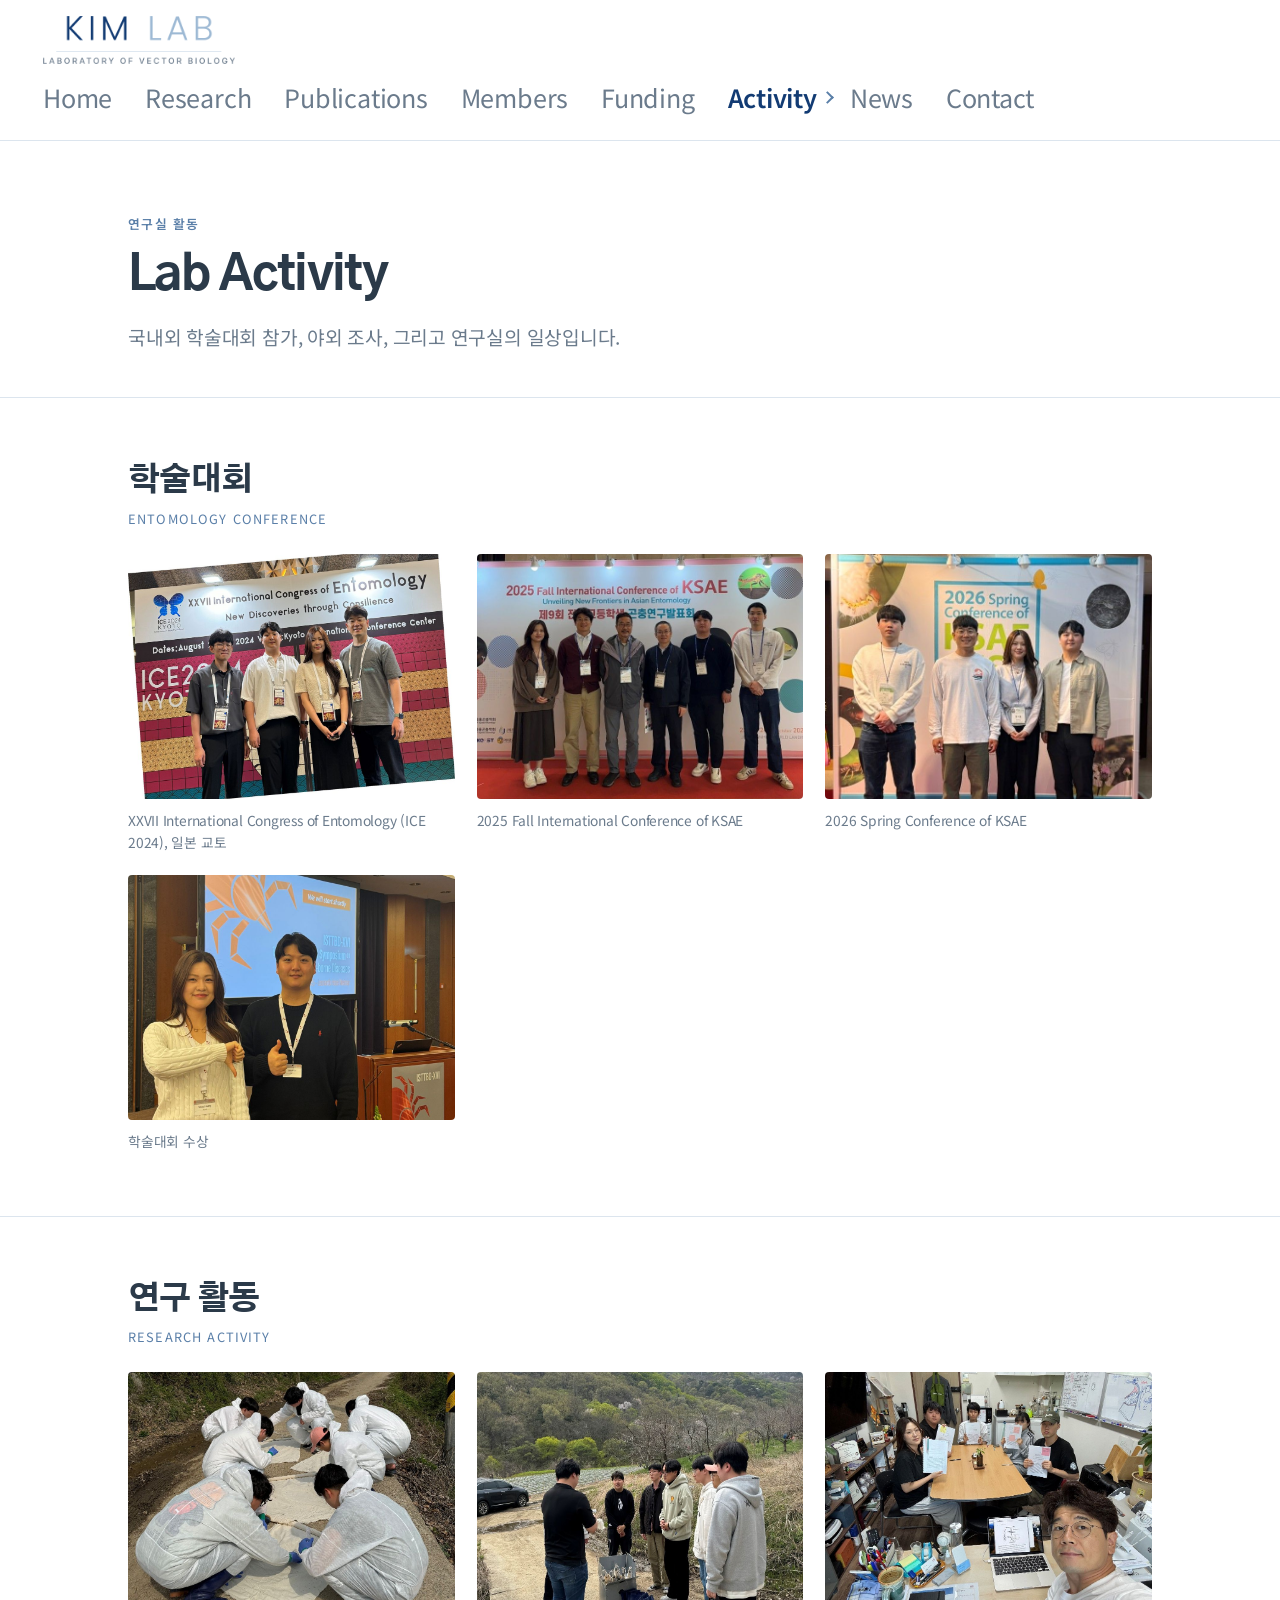
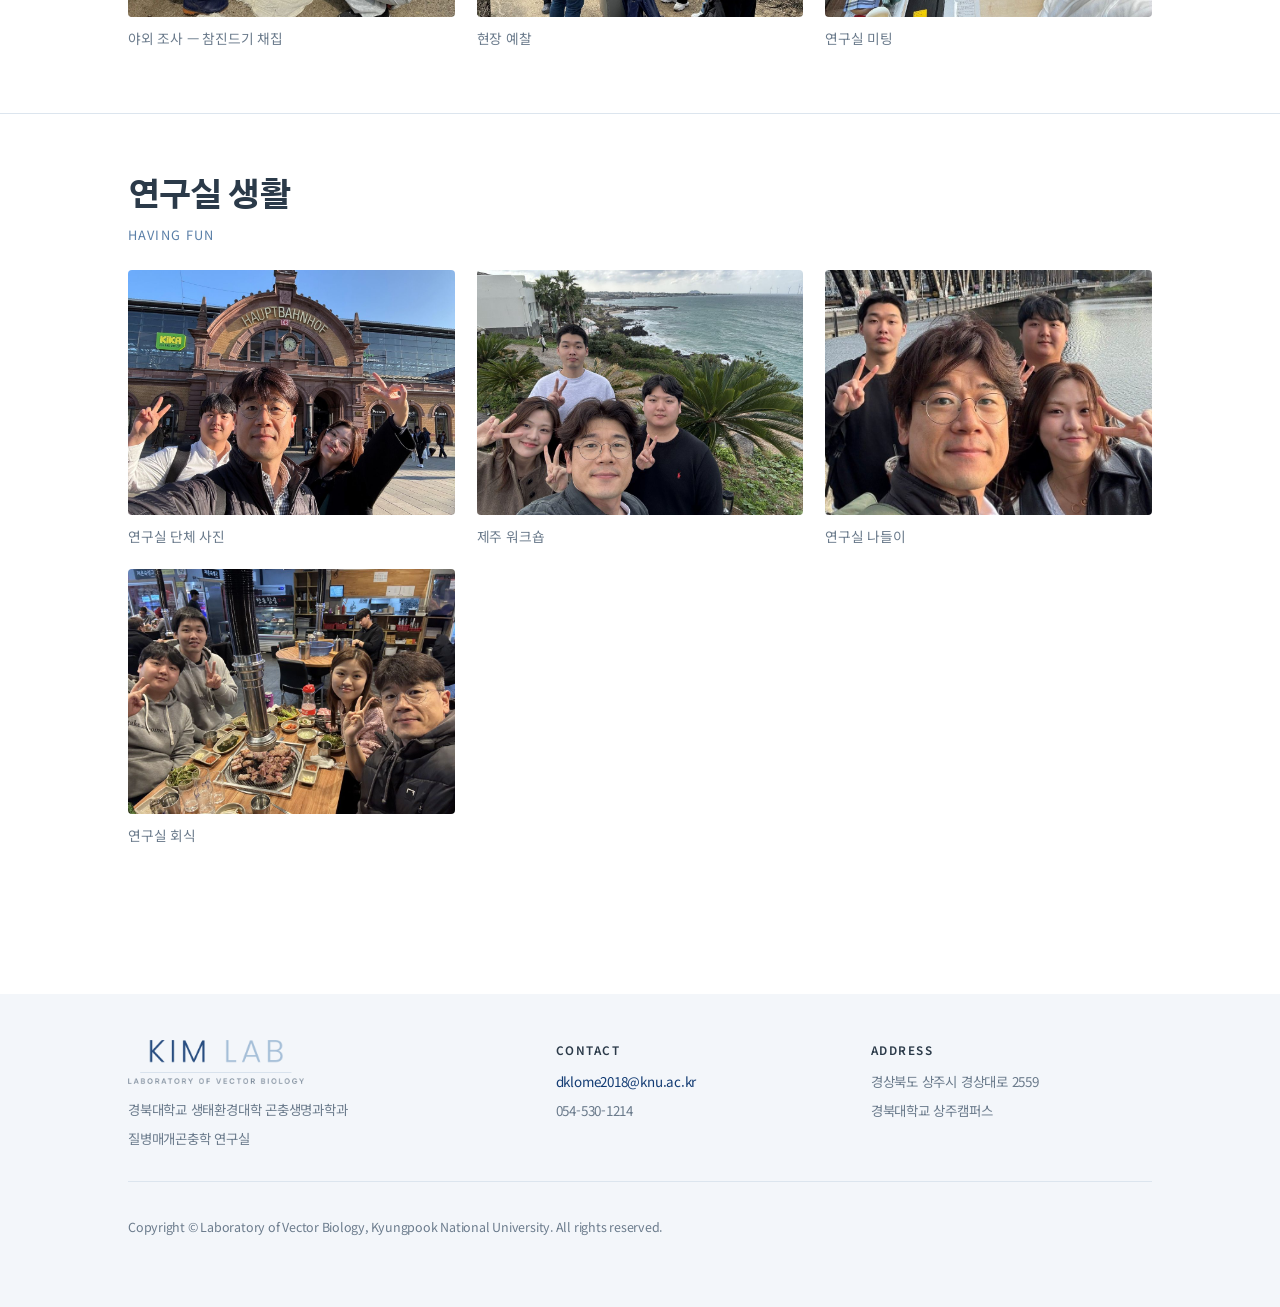
==== commit 7d9b2249: "Add files via upload" ====
--- a/activity.html
+++ b/activity.html
@@ -22,9 +22,10 @@
         <li><a href="index.html">Home</a></li>
         <li><a href="research.html">Research</a></li>
         <li><a href="publications.html">Publications</a></li>
-        <li><a href="people.html">People</a></li>
+        <li><a href="people.html">Members</a></li>
         <li><a href="funding.html">Funding</a></li>
         <li><a class="current" href="activity.html">Activity</a></li>
+        <li><a href="news.html">News</a></li>
         <li><a href="contact.html">Contact</a></li>
       </ul>
     </nav>
--- a/style.css
+++ b/style.css
@@ -25,7 +25,8 @@
   /* 구버전 토큰 (하위 호환) */
   --blue:var(--navy-mid);
   --teal:var(--navy-mid);
-  --nav-h:76px;
+  --nav-h:140px;
+  --max-wide:1250px;
   --max:1080px;
 }
 
@@ -65,24 +66,24 @@
   border-bottom:1px solid var(--line);
 }
 .mast-in{
-  max-width:var(--max);margin:0 auto;padding:0 28px;
+  max-width:var(--max-wide);margin:0 auto;padding:0 28px;
   min-height:var(--nav-h);
-  display:flex;align-items:center;justify-content:space-between;gap:28px;
-}
-.brand{display:flex;align-items:center;padding:12px 0}
-.brand img{height:27px;width:auto}
-
-.menu{display:flex;list-style:none;margin:0;padding:0;gap:2px;flex-wrap:wrap}
+  display:flex;flex-direction:column;align-items:stretch;justify-content:center;gap:0;
+}
+.brand{display:flex;align-items:center;padding:16px 0 4px}
+.brand img{height:48px;width:auto}
+
+.menu{display:flex;list-style:none;margin:0 0 0 -8px;padding:0 0 12px;gap:2px;flex-wrap:wrap}
 .menu a{
   display:inline-flex;align-items:center;gap:6px;
-  font-size:.87rem;color:var(--ink-soft);
-  padding:8px 12px;border-radius:6px;
+  font-size:1.57rem;color:var(--ink-soft);
+  padding:8px 8px;border-radius:6px;
   transition:color .16s,background-color .16s;
 }
 .menu a::after{
-  content:"";width:5px;height:5px;
-  border-right:1.6px solid var(--navy-mid);
-  border-bottom:1.6px solid var(--navy-mid);
+  content:"";width:7px;height:7px;
+  border-right:2px solid var(--navy-mid);
+  border-bottom:2px solid var(--navy-mid);
   transform:rotate(-45deg);
   opacity:0;transition:opacity .16s;
 }
@@ -91,17 +92,17 @@
 .menu a.current{color:var(--navy);font-weight:600}
 .menu a.current::after{opacity:1}
 
-@media(max-width:940px){
+@media(max-width:1120px){
   .mast-in{flex-direction:column;align-items:stretch;gap:0;padding:0 20px}
   .mast-in > nav{width:100%;min-width:0;max-width:100%}
   .brand{padding:14px 0 6px}
-  .brand img{height:23px}
+  .brand img{height:40px}
   .menu{
     padding-bottom:10px;gap:0;flex-wrap:nowrap;
     overflow-x:auto;-webkit-overflow-scrolling:touch;scrollbar-width:none;max-width:100%;
   }
   .menu::-webkit-scrollbar{display:none}
-  .menu a{padding:6px 10px;white-space:nowrap;font-size:.82rem}
+  .menu a{padding:6px 9px;white-space:nowrap;font-size:1.3rem}
 }
 
 /* ---------------- page header ---------------- */
@@ -415,12 +416,12 @@
 .cv dd .yr{color:var(--ink-soft);font-size:.86rem}
 .pi-row .cv-head{
   font-family:"Gothic A1","Noto Sans KR",sans-serif;
-  font-size:1rem;font-weight:800;letter-spacing:-.02em;color:var(--navy);
-  margin:44px 0 0;max-width:none;
+  font-size:1.5rem;font-weight:800;letter-spacing:-.025em;color:var(--navy);
+  margin:46px 0 0;max-width:none;
 }
 .cv-head span{
-  font-family:"Noto Sans KR",sans-serif;font-weight:500;font-size:.76rem;
-  color:var(--ink-soft);letter-spacing:0;margin-left:9px;
+  font-family:"Noto Sans KR",sans-serif;font-weight:500;font-size:1.14rem;
+  color:var(--ink-soft);letter-spacing:-.01em;margin-left:12px;
 }
 .cv-years{max-width:none;margin-top:6px}
 .cv-years > div{padding:12px 0}
@@ -432,16 +433,19 @@
 .cv-years dd{line-height:1.62}
 
 .roster-rows{margin-top:10px}
+table.alumni{margin-top:2px}
+table.alumni td:first-child{color:var(--ink);font-weight:600;white-space:nowrap}
+table.alumni .al-en{font-weight:400;color:var(--ink-soft);font-size:.86rem;margin-left:7px}
 .person-group{padding-top:30px;border-top:1px solid var(--line)}
 .person-group:first-child{padding-top:14px;border-top:0}
 .group-label{
   font-family:"Gothic A1","Noto Sans KR",sans-serif;
-  font-size:1.02rem;font-weight:800;letter-spacing:-.025em;color:var(--navy);
-  margin:0 0 26px;
+  font-size:1.53rem;font-weight:800;letter-spacing:-.03em;color:var(--navy);
+  margin:0 0 28px;
 }
 .group-label span{
-  font-family:"Barlow",sans-serif;font-weight:500;font-size:.72rem;
-  letter-spacing:.12em;text-transform:uppercase;color:var(--navy-mid);margin-left:10px;
+  font-family:"Barlow",sans-serif;font-weight:500;font-size:1.08rem;
+  letter-spacing:.1em;text-transform:uppercase;color:var(--navy-mid);margin-left:13px;
 }
 .person-row{display:grid;grid-template-columns:250px 1fr;gap:44px;align-items:start;margin-bottom:40px}
 .person-row:last-child{margin-bottom:6px}
@@ -481,7 +485,7 @@
 .foot-grid p{margin:0 0 5px;line-height:1.75}
 .foot-grid a{color:var(--navy)}
 .foot-grid a:hover{text-decoration:underline}
-.foot-logo{height:25px;width:auto;margin-bottom:14px;opacity:.9}
+.foot-logo{height:44px;width:auto;margin-bottom:14px;opacity:.9}
 .rights{padding-top:22px;font-size:.78rem}
 
 *:focus-visible{outline:2px solid var(--navy);outline-offset:3px}
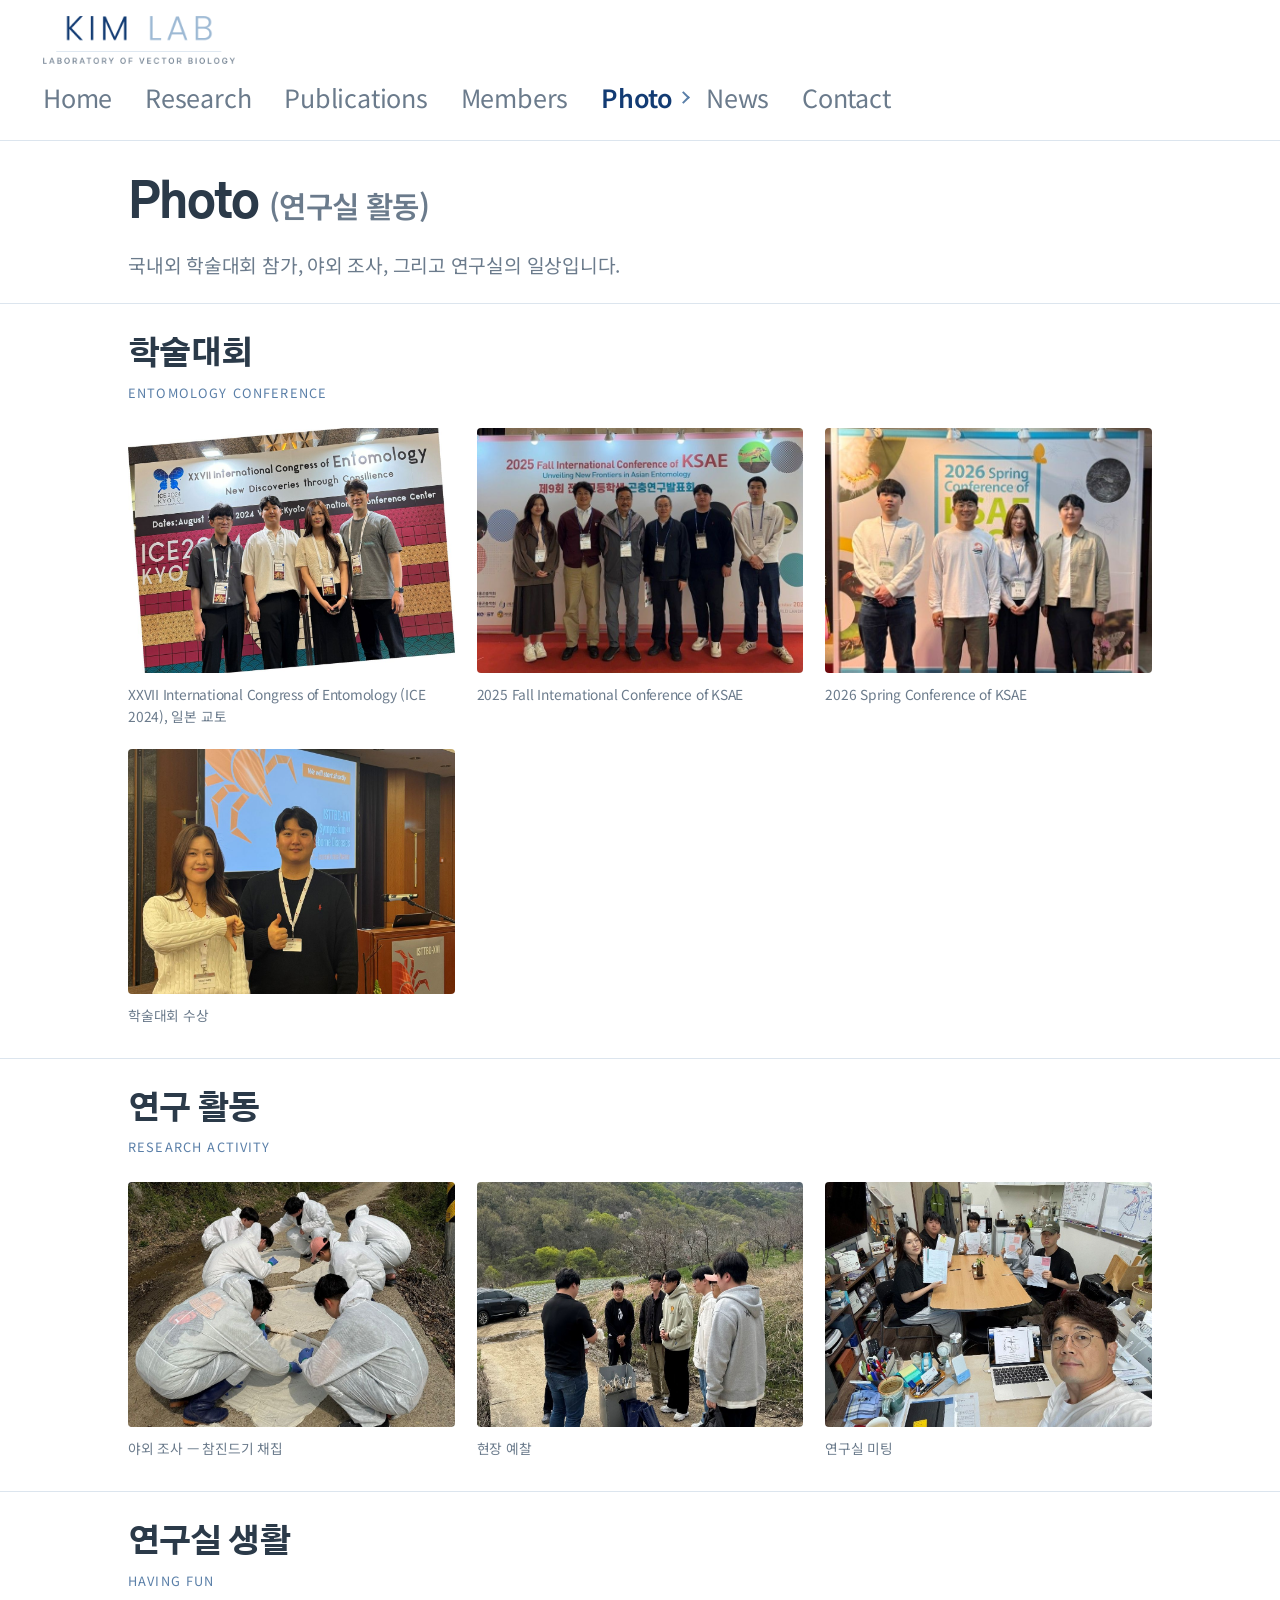
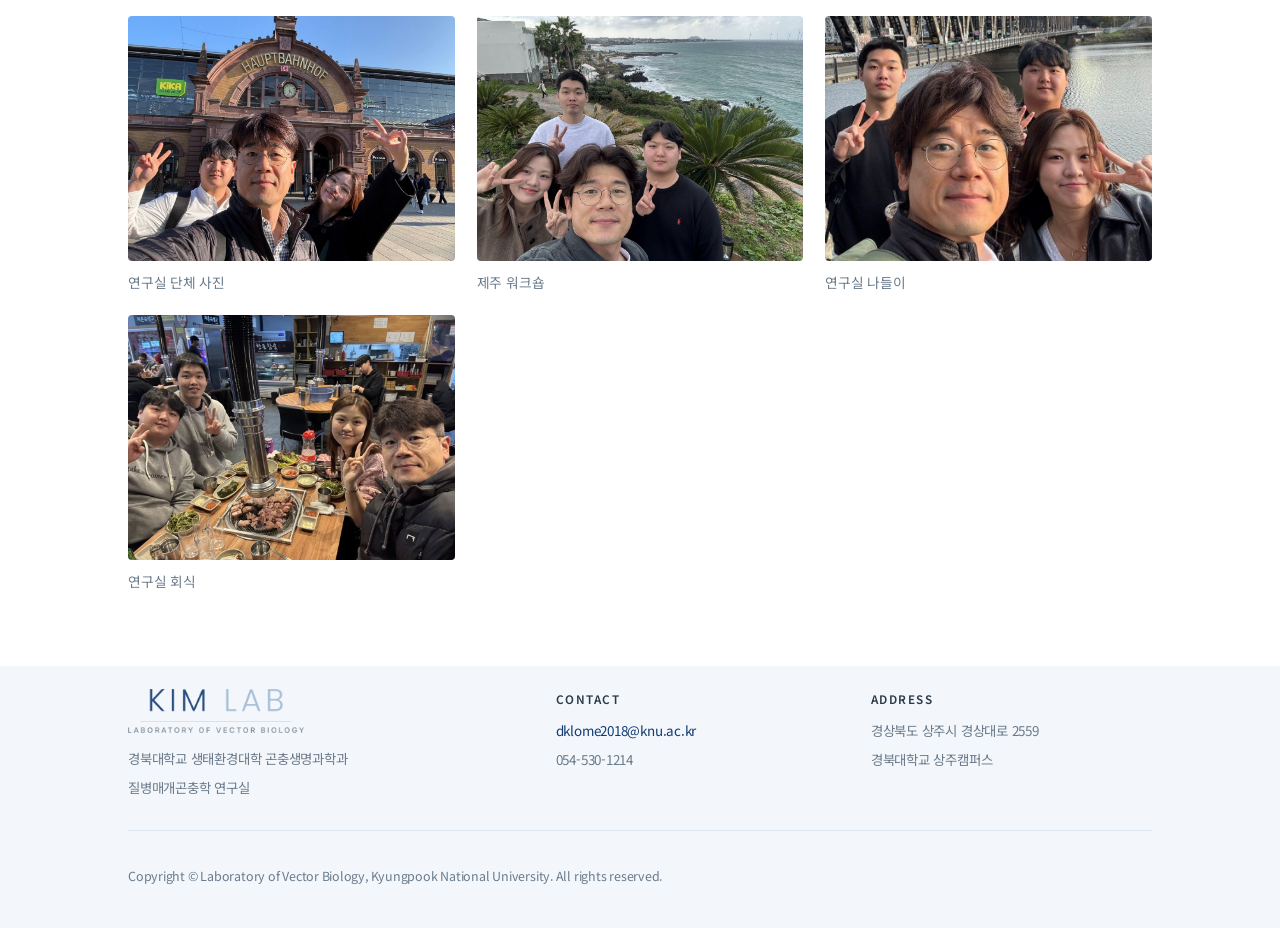
==== commit f125c343: "Add files via upload" ====
--- a/activity.html
+++ b/activity.html
@@ -3,7 +3,7 @@
 <head>
 <meta charset="utf-8">
 <meta name="viewport" content="width=device-width, initial-scale=1">
-<title>Activity | Laboratory of Vector Biology — 경북대학교</title>
+<title>Photo | Laboratory of Vector Biology — 경북대학교</title>
 <meta name="description" content="학술대회 참가, 야외 조사, 연구실 생활 사진.">
 <link rel="icon" href="images/favicon.png">
 <link rel="apple-touch-icon" href="images/apple-touch-icon.png">
@@ -23,8 +23,7 @@
         <li><a href="research.html">Research</a></li>
         <li><a href="publications.html">Publications</a></li>
         <li><a href="people.html">Members</a></li>
-        <li><a href="funding.html">Funding</a></li>
-        <li><a class="current" href="activity.html">Activity</a></li>
+        <li><a class="current" href="activity.html">Photo</a></li>
         <li><a href="news.html">News</a></li>
         <li><a href="contact.html">Contact</a></li>
       </ul>
@@ -36,8 +35,7 @@
 
 <section class="page-head">
   <div class="shell">
-    <p class="kicker">연구실 활동</p>
-    <h1>Lab Activity</h1>
+    <h1>Photo <span class="h1-ko">(연구실 활동)</span></h1>
     <p class="standfirst">
       국내외 학술대회 참가, 야외 조사, 그리고 연구실의 일상입니다.
     </p>
--- a/style.css
+++ b/style.css
@@ -106,7 +106,7 @@
 }
 
 /* ---------------- page header ---------------- */
-.page-head{padding:72px 0 44px;border-bottom:1px solid var(--line)}
+.page-head{padding:36px 0 22px;border-bottom:1px solid var(--line)}
 .kicker{
   font-size:.8rem;font-weight:600;letter-spacing:.1em;
   color:var(--navy-mid);margin:0 0 14px;
@@ -161,7 +161,7 @@
 .plate figcaption b{color:var(--ink);font-weight:600}
 
 /* ---------------- blocks ---------------- */
-.block{padding:64px 0;border-bottom:1px solid var(--line)}
+.block{padding:32px 0;border-bottom:1px solid var(--line)}
 .block.plain{border-bottom:none}
 .block h2{
   font-family:"Gothic A1","Noto Sans KR",sans-serif;
@@ -185,7 +185,7 @@
 .teaser p{font-size:.97rem;color:var(--ink-soft);margin:0 0 20px}
 
 /* ---------------- research axes ---------------- */
-.axis{padding:52px 0;border-bottom:1px solid var(--line)}
+.axis{padding:26px 0;border-bottom:1px solid var(--line)}
 .axis:last-child{border-bottom:none}
 .axis-head{display:flex;gap:18px;align-items:baseline;margin:0 0 6px}
 .axis-num{
@@ -350,7 +350,7 @@
 /* ---------------- publications ---------------- */
 #publist{border-top:1.5px solid var(--ink)}
 
-.year-group{padding:26px 0 30px;border-bottom:1px solid var(--line)}
+.year-group{padding:13px 0 15px;border-bottom:1px solid var(--line)}
 .year-group:last-child{border-bottom:1.5px solid var(--ink)}
 .year-label{
   font-family:"Gothic A1","Noto Sans KR",sans-serif;
@@ -387,7 +387,7 @@
 /* ---------------- tables ---------------- */
 .table-scroll{overflow-x:auto}
 table{width:100%;border-collapse:collapse;font-size:.94rem;text-align:left;min-width:600px}
-th,td{padding:16px 14px;border-bottom:1px solid var(--line);vertical-align:top}
+th,td{padding:8px 14px;border-bottom:1px solid var(--line);vertical-align:top}
 tr:last-child td{border-bottom:none}
 th{
   font-size:.72rem;letter-spacing:.11em;text-transform:uppercase;color:var(--ink-soft);
@@ -409,7 +409,7 @@
 .portrait{width:100%;border-radius:4px;background:var(--wash);aspect-ratio:4/5;object-fit:cover}
 .pi-row h2{margin-bottom:4px}
 .cv{margin:22px 0 0;font-size:.92rem;max-width:58ch}
-.cv > div{padding:10px 0;border-bottom:1px solid var(--line);display:flex;gap:20px}
+.cv > div{padding:5px 0;border-bottom:1px solid var(--line);display:flex;gap:20px}
 .cv > div:last-child{border-bottom:none}
 .cv dt{flex:0 0 100px;color:var(--ink-soft);font-size:.83rem;margin:0}
 .cv dd{margin:0}
@@ -424,7 +424,7 @@
   color:var(--ink-soft);letter-spacing:-.01em;margin-left:12px;
 }
 .cv-years{max-width:none;margin-top:6px}
-.cv-years > div{padding:12px 0}
+.cv-years > div{padding:6px 0}
 .cv-years dt{
   flex:0 0 262px;font-family:"Barlow",sans-serif;font-size:.93rem;
   font-weight:600;color:var(--ink);line-height:1.5;white-space:nowrap;
@@ -436,8 +436,8 @@
 table.alumni{margin-top:2px}
 table.alumni td:first-child{color:var(--ink);font-weight:600;white-space:nowrap}
 table.alumni .al-en{font-weight:400;color:var(--ink-soft);font-size:.86rem;margin-left:7px}
-.person-group{padding-top:30px;border-top:1px solid var(--line)}
-.person-group:first-child{padding-top:14px;border-top:0}
+.person-group{padding-top:15px;border-top:1px solid var(--line)}
+.person-group:first-child{padding-top:7px;border-top:0}
 .group-label{
   font-family:"Gothic A1","Noto Sans KR",sans-serif;
   font-size:1.53rem;font-weight:800;letter-spacing:-.03em;color:var(--navy);
@@ -447,7 +447,7 @@
   font-family:"Barlow",sans-serif;font-weight:500;font-size:1.08rem;
   letter-spacing:.1em;text-transform:uppercase;color:var(--navy-mid);margin-left:13px;
 }
-.person-row{display:grid;grid-template-columns:250px 1fr;gap:44px;align-items:start;margin-bottom:40px}
+.person-row{display:grid;grid-template-columns:250px 1fr;gap:44px;align-items:start;margin-bottom:20px}
 .person-row:last-child{margin-bottom:6px}
 @media(max-width:760px){.person-row{grid-template-columns:1fr;gap:26px}}
 .person-name{
@@ -478,7 +478,7 @@
 .contact-rows a:hover{border-color:var(--navy)}
 
 /* ---------------- footer ---------------- */
-.site-foot{background:var(--wash);margin-top:84px;padding:46px 0 56px;font-size:.84rem;color:var(--ink-soft)}
+.site-foot{background:var(--wash);margin-top:42px;padding:23px 0 28px;font-size:.84rem;color:var(--ink-soft)}
 .foot-grid{display:grid;grid-template-columns:1.4fr 1fr 1fr;gap:34px;padding-bottom:26px;border-bottom:1px solid var(--line)}
 @media(max-width:720px){.foot-grid{grid-template-columns:1fr;gap:24px}}
 .foot-grid h4{font-size:.73rem;letter-spacing:.13em;text-transform:uppercase;color:var(--ink);margin:0 0 10px;font-weight:600}
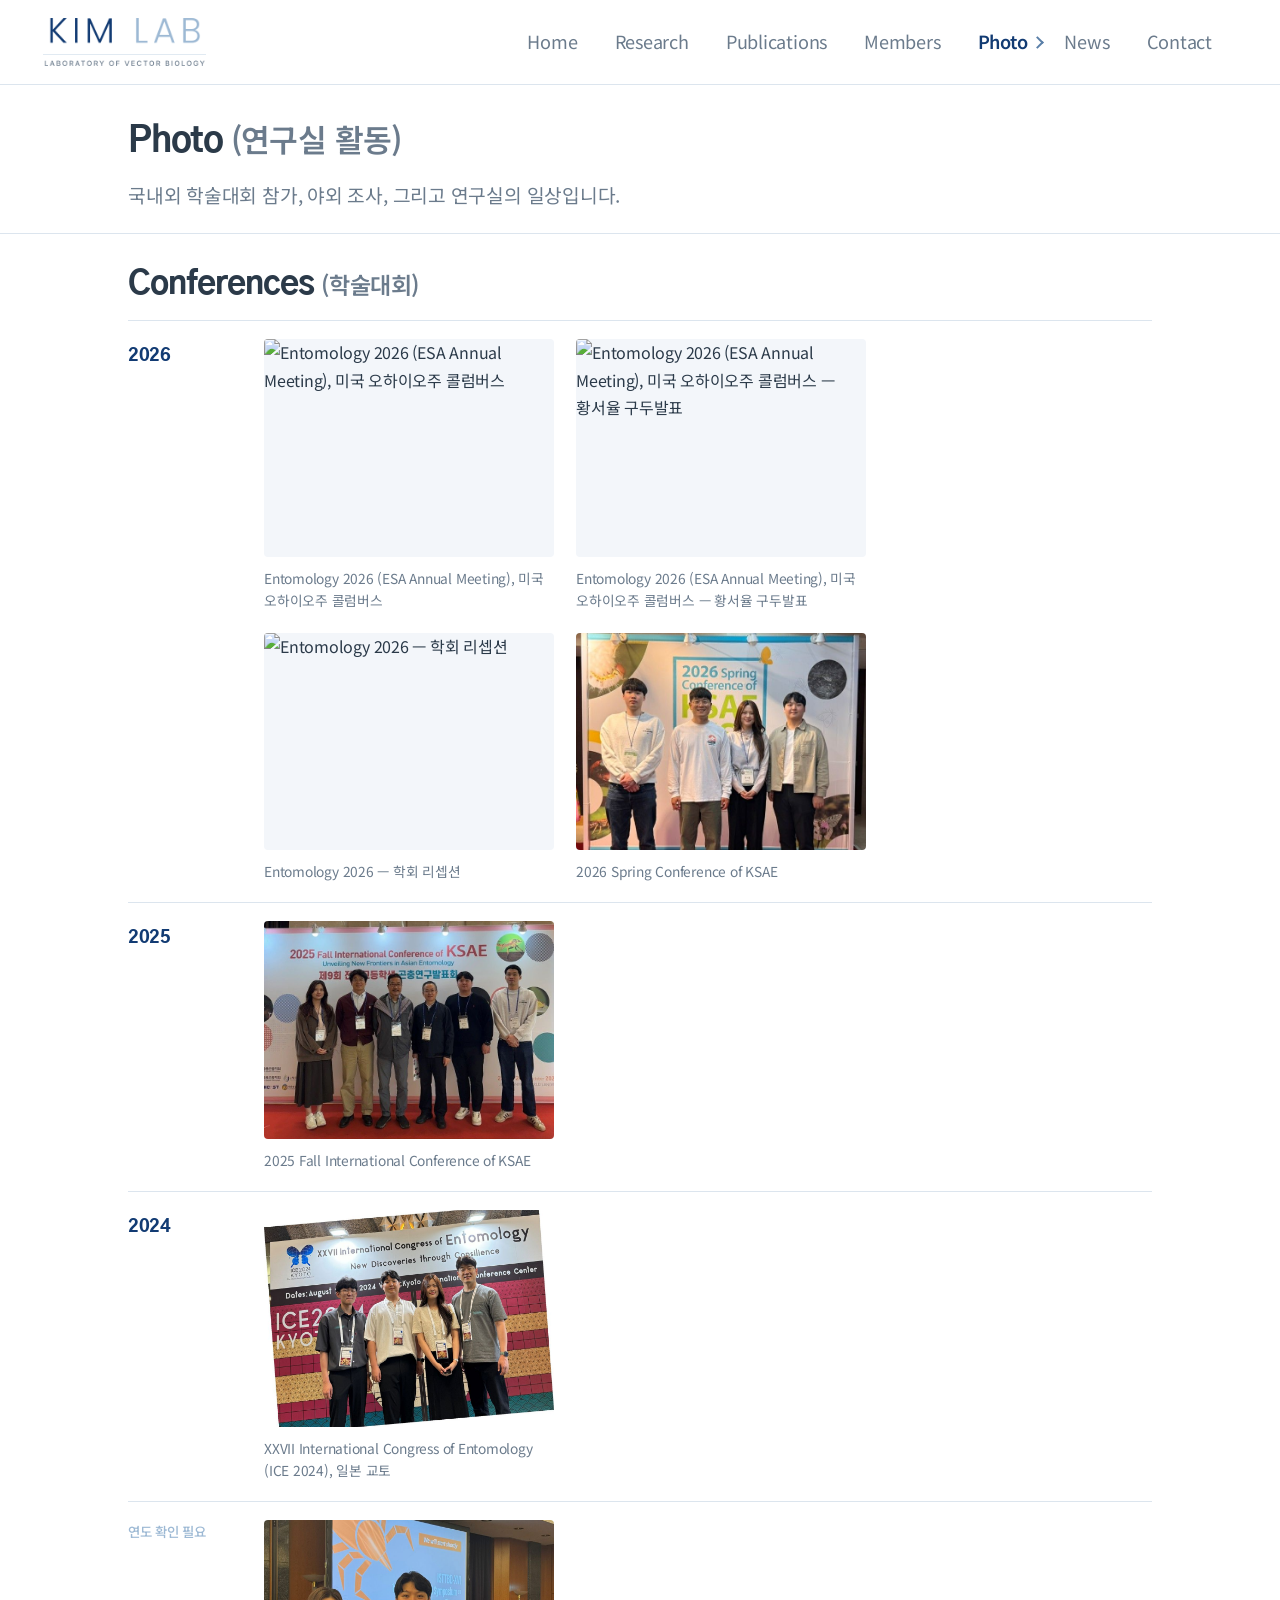
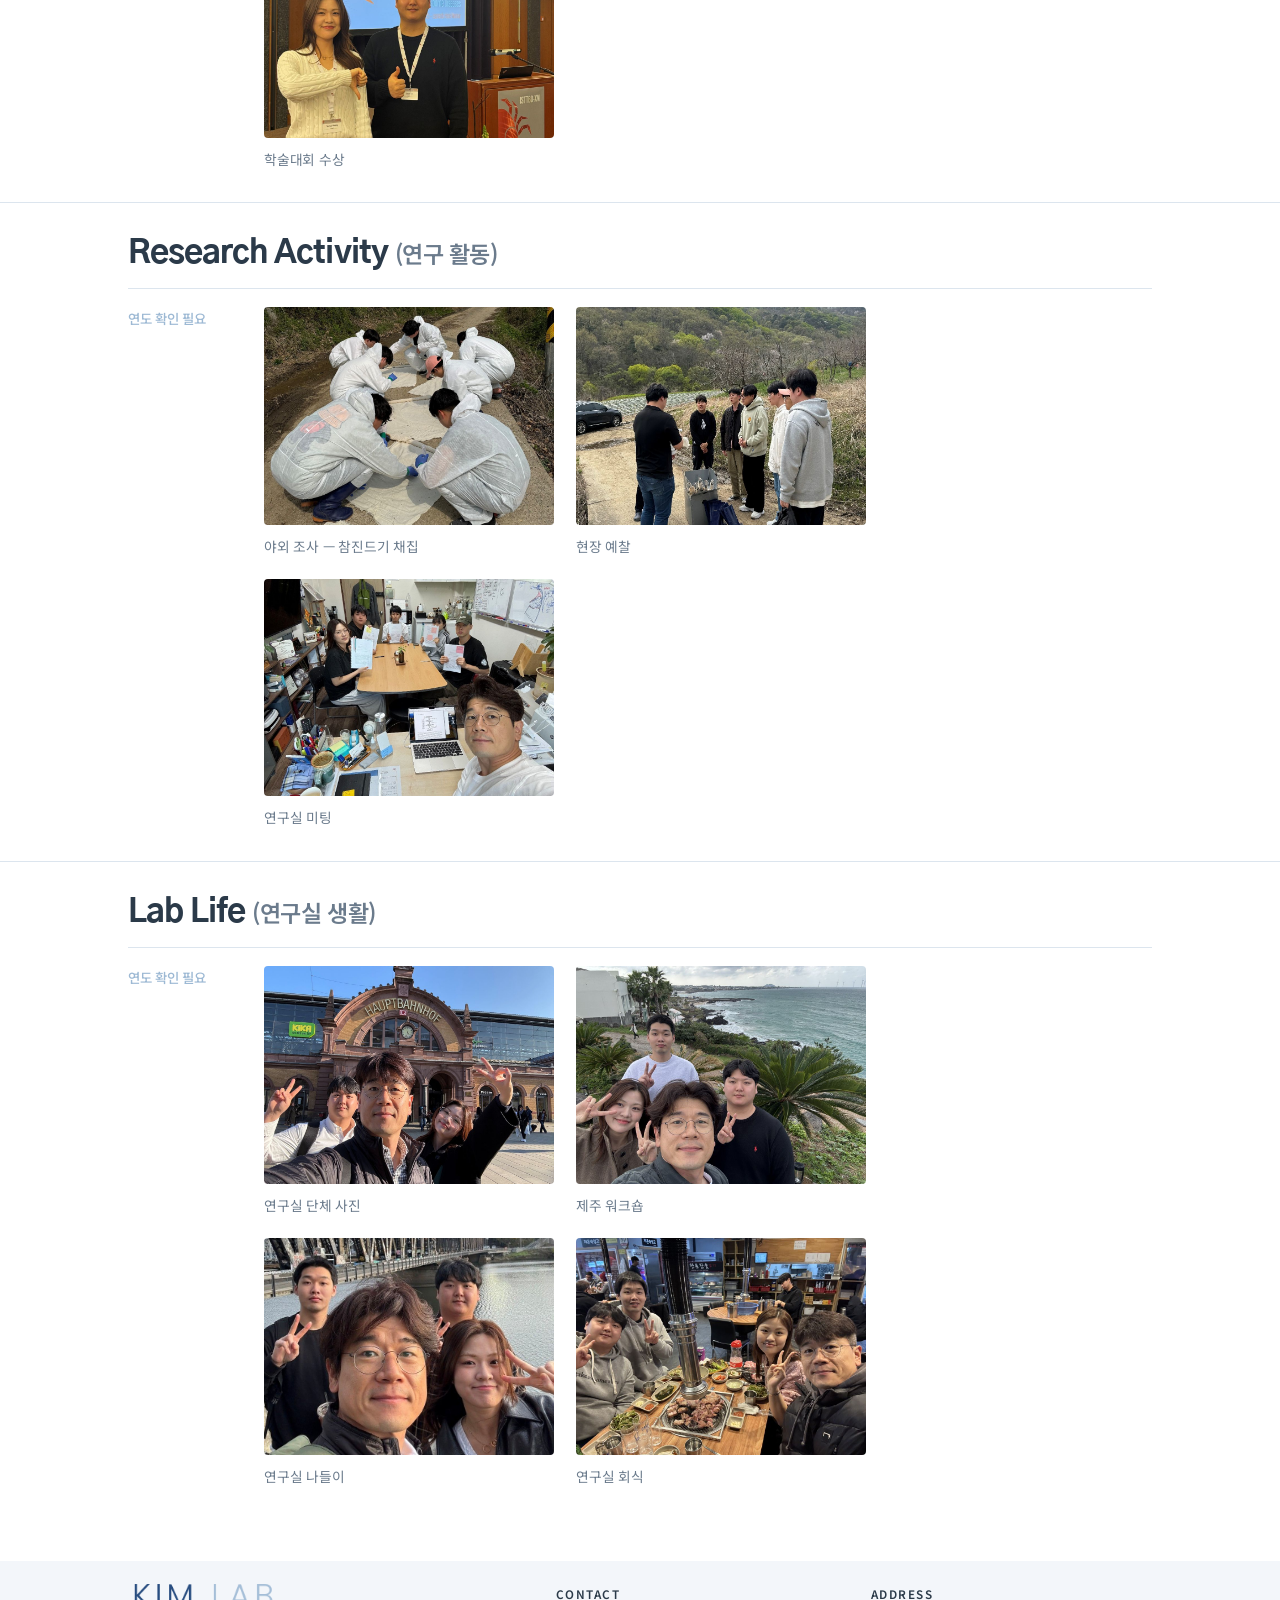
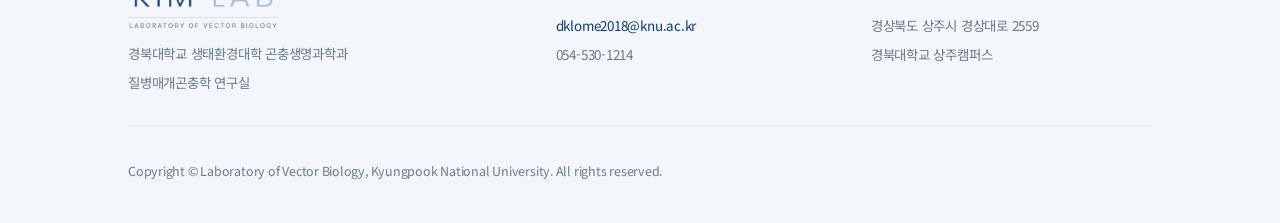
==== commit 10c04def: "Add files via upload" ====
--- a/activity.html
+++ b/activity.html
@@ -44,72 +44,105 @@
 
 <section class="block">
   <div class="shell">
-    <h2>학술대회</h2>
-    <p class="sub-en">Entomology Conference</p>
-    <div class="gallery">
-      <figure class="shot">
-        <img src="images/act-ice2024.jpg" alt="XXVII International Congress of Entomology (ICE 2024), 일본 교토" loading="lazy">
-        <figcaption>XXVII International Congress of Entomology (ICE 2024), 일본 교토</figcaption>
-      </figure>
-      <figure class="shot">
-        <img src="images/act-ksae2025.jpg" alt="2025 Fall International Conference of KSAE" loading="lazy">
-        <figcaption>2025 Fall International Conference of KSAE</figcaption>
-      </figure>
-      <figure class="shot">
-        <img src="images/act-ksae2026.jpg" alt="2026 Spring Conference of KSAE" loading="lazy">
-        <figcaption>2026 Spring Conference of KSAE</figcaption>
-      </figure>
-      <figure class="shot">
-        <img src="images/act-award.jpg" alt="학술대회 수상" loading="lazy">
-        <figcaption>학술대회 수상</figcaption>
-      </figure>
-    </div>
+    <h2>Conferences <span class="h2-ko">(학술대회)</span></h2>
+      <div class="photo-year">
+        <p class="year-label">2026</p>
+        <div class="gallery">
+          <figure class="shot">
+            <img src="images/act-esa2026-sign.jpg" alt="Entomology 2026 (ESA Annual Meeting), 미국 오하이오주 콜럼버스" loading="lazy">
+            <figcaption>Entomology 2026 (ESA Annual Meeting), 미국 오하이오주 콜럼버스</figcaption>
+          </figure>
+          <figure class="shot">
+            <img src="images/act-esa2026-talk.jpg" alt="Entomology 2026 (ESA Annual Meeting), 미국 오하이오주 콜럼버스 — 황서율 구두발표" loading="lazy">
+            <figcaption>Entomology 2026 (ESA Annual Meeting), 미국 오하이오주 콜럼버스 — 황서율 구두발표</figcaption>
+          </figure>
+          <figure class="shot">
+            <img src="images/act-esa2026-social.jpg" alt="Entomology 2026 — 학회 리셉션" loading="lazy">
+            <figcaption>Entomology 2026 — 학회 리셉션</figcaption>
+          </figure>
+          <figure class="shot">
+            <img src="images/act-ksae2026.jpg" alt="2026 Spring Conference of KSAE" loading="lazy">
+            <figcaption>2026 Spring Conference of KSAE</figcaption>
+          </figure>
+        </div>
+      </div>
+      <div class="photo-year">
+        <p class="year-label">2025</p>
+        <div class="gallery">
+          <figure class="shot">
+            <img src="images/act-ksae2025.jpg" alt="2025 Fall International Conference of KSAE" loading="lazy">
+            <figcaption>2025 Fall International Conference of KSAE</figcaption>
+          </figure>
+        </div>
+      </div>
+      <div class="photo-year">
+        <p class="year-label">2024</p>
+        <div class="gallery">
+          <figure class="shot">
+            <img src="images/act-ice2024.jpg" alt="XXVII International Congress of Entomology (ICE 2024), 일본 교토" loading="lazy">
+            <figcaption>XXVII International Congress of Entomology (ICE 2024), 일본 교토</figcaption>
+          </figure>
+        </div>
+      </div>
+      <div class="photo-year">
+        <p class="year-label"><span class="tbd">연도 확인 필요</span></p>
+        <div class="gallery">
+          <figure class="shot">
+            <img src="images/act-award.jpg" alt="학술대회 수상" loading="lazy">
+            <figcaption>학술대회 수상</figcaption>
+          </figure>
+        </div>
+      </div>
   </div>
 </section>
 
 <section class="block">
   <div class="shell">
-    <h2>연구 활동</h2>
-    <p class="sub-en">Research Activity</p>
-    <div class="gallery">
-      <figure class="shot">
-        <img src="images/act-field1.jpg" alt="야외 조사 — 참진드기 채집" loading="lazy">
-        <figcaption>야외 조사 — 참진드기 채집</figcaption>
-      </figure>
-      <figure class="shot">
-        <img src="images/act-field2.jpg" alt="현장 예찰" loading="lazy">
-        <figcaption>현장 예찰</figcaption>
-      </figure>
-      <figure class="shot">
-        <img src="images/act-meeting.jpg" alt="연구실 미팅" loading="lazy">
-        <figcaption>연구실 미팅</figcaption>
-      </figure>
-    </div>
+    <h2>Research Activity <span class="h2-ko">(연구 활동)</span></h2>
+      <div class="photo-year">
+        <p class="year-label"><span class="tbd">연도 확인 필요</span></p>
+        <div class="gallery">
+          <figure class="shot">
+            <img src="images/act-field1.jpg" alt="야외 조사 — 참진드기 채집" loading="lazy">
+            <figcaption>야외 조사 — 참진드기 채집</figcaption>
+          </figure>
+          <figure class="shot">
+            <img src="images/act-field2.jpg" alt="현장 예찰" loading="lazy">
+            <figcaption>현장 예찰</figcaption>
+          </figure>
+          <figure class="shot">
+            <img src="images/act-meeting.jpg" alt="연구실 미팅" loading="lazy">
+            <figcaption>연구실 미팅</figcaption>
+          </figure>
+        </div>
+      </div>
   </div>
 </section>
 
 <section class="block plain">
   <div class="shell">
-    <h2>연구실 생활</h2>
-    <p class="sub-en">Having Fun</p>
-    <div class="gallery">
-      <figure class="shot">
-        <img src="images/act-group.jpg" alt="연구실 단체 사진" loading="lazy">
-        <figcaption>연구실 단체 사진</figcaption>
-      </figure>
-      <figure class="shot">
-        <img src="images/act-jeju.jpg" alt="제주 워크숍" loading="lazy">
-        <figcaption>제주 워크숍</figcaption>
-      </figure>
-      <figure class="shot">
-        <img src="images/act-bridge.jpg" alt="연구실 나들이" loading="lazy">
-        <figcaption>연구실 나들이</figcaption>
-      </figure>
-      <figure class="shot">
-        <img src="images/act-dinner.jpg" alt="연구실 회식" loading="lazy">
-        <figcaption>연구실 회식</figcaption>
-      </figure>
-    </div>
+    <h2>Lab Life <span class="h2-ko">(연구실 생활)</span></h2>
+      <div class="photo-year">
+        <p class="year-label"><span class="tbd">연도 확인 필요</span></p>
+        <div class="gallery">
+          <figure class="shot">
+            <img src="images/act-group.jpg" alt="연구실 단체 사진" loading="lazy">
+            <figcaption>연구실 단체 사진</figcaption>
+          </figure>
+          <figure class="shot">
+            <img src="images/act-jeju.jpg" alt="제주 워크숍" loading="lazy">
+            <figcaption>제주 워크숍</figcaption>
+          </figure>
+          <figure class="shot">
+            <img src="images/act-bridge.jpg" alt="연구실 나들이" loading="lazy">
+            <figcaption>연구실 나들이</figcaption>
+          </figure>
+          <figure class="shot">
+            <img src="images/act-dinner.jpg" alt="연구실 회식" loading="lazy">
+            <figcaption>연구실 회식</figcaption>
+          </figure>
+        </div>
+      </div>
   </div>
 </section>
 </main>
--- a/style.css
+++ b/style.css
@@ -25,7 +25,7 @@
   /* 구버전 토큰 (하위 호환) */
   --blue:var(--navy-mid);
   --teal:var(--navy-mid);
-  --nav-h:140px;
+  --nav-h:84px;
   --max-wide:1250px;
   --max:1080px;
 }
@@ -68,16 +68,16 @@
 .mast-in{
   max-width:var(--max-wide);margin:0 auto;padding:0 28px;
   min-height:var(--nav-h);
-  display:flex;flex-direction:column;align-items:stretch;justify-content:center;gap:0;
-}
-.brand{display:flex;align-items:center;padding:16px 0 4px}
+  display:flex;align-items:center;justify-content:space-between;gap:20px;
+}
+.brand{display:flex;align-items:center;padding:12px 0}
 .brand img{height:48px;width:auto}
 
-.menu{display:flex;list-style:none;margin:0 0 0 -8px;padding:0 0 12px;gap:2px;flex-wrap:wrap}
+.menu{display:flex;list-style:none;margin:0;padding:0;gap:2px;flex-wrap:wrap;justify-content:flex-end}
 .menu a{
   display:inline-flex;align-items:center;gap:6px;
-  font-size:1.57rem;color:var(--ink-soft);
-  padding:8px 8px;border-radius:6px;
+  font-size:1.13rem;color:var(--ink-soft);
+  padding:8px 10px;border-radius:6px;
   transition:color .16s,background-color .16s;
 }
 .menu a::after{
@@ -102,7 +102,7 @@
     overflow-x:auto;-webkit-overflow-scrolling:touch;scrollbar-width:none;max-width:100%;
   }
   .menu::-webkit-scrollbar{display:none}
-  .menu a{padding:6px 9px;white-space:nowrap;font-size:1.3rem}
+  .menu a{padding:6px 9px;white-space:nowrap;font-size:.96rem}
 }
 
 /* ---------------- page header ---------------- */
@@ -111,10 +111,11 @@
   font-size:.8rem;font-weight:600;letter-spacing:.1em;
   color:var(--navy-mid);margin:0 0 14px;
 }
-.page-head h1 .h1-ko{font-weight:600;font-size:.62em;color:var(--ink-soft);letter-spacing:-.02em}
+.block h2 .h2-ko{font-weight:600;font-size:.72em;color:var(--ink-soft);letter-spacing:-.02em;white-space:nowrap}
+.page-head h1 .h1-ko{font-weight:600;font-size:.90em;color:var(--ink-soft);letter-spacing:-.02em;white-space:nowrap}
 .page-head h1{
   font-family:"Gothic A1","Noto Sans KR",sans-serif;
-  font-size:clamp(2rem,4.8vw,3rem);font-weight:800;line-height:1.14;
+  font-size:clamp(1.45rem,3.5vw,2.17rem);font-weight:800;line-height:1.16;
   letter-spacing:-.035em;margin:0 0 18px;color:var(--ink);
 }
 .page-head .standfirst{
@@ -404,7 +405,7 @@
 .agencies img.tall{height:56px}
 
 /* ---------------- people ---------------- */
-.pi-row{display:grid;grid-template-columns:250px 1fr;gap:44px;align-items:start}
+.pi-row{display:grid;grid-template-columns:250px 1fr;gap:44px;align-items:start;margin-top:30px}
 @media(max-width:760px){.pi-row{grid-template-columns:1fr;gap:26px}}
 .portrait{width:100%;border-radius:4px;background:var(--wash);aspect-ratio:4/5;object-fit:cover}
 .pi-row h2{margin-bottom:4px}
@@ -414,26 +415,28 @@
 .cv dt{flex:0 0 100px;color:var(--ink-soft);font-size:.83rem;margin:0}
 .cv dd{margin:0}
 .cv dd .yr{color:var(--ink-soft);font-size:.86rem}
-.pi-row .cv-head{
+.pi-row .cv-head,
+.person-row .cv-head{
   font-family:"Gothic A1","Noto Sans KR",sans-serif;
   font-size:1.5rem;font-weight:800;letter-spacing:-.025em;color:var(--navy);
-  margin:46px 0 0;max-width:none;
+  margin:26px 0 0;max-width:none;
 }
 .cv-head span{
   font-family:"Noto Sans KR",sans-serif;font-weight:500;font-size:1.14rem;
   color:var(--ink-soft);letter-spacing:-.01em;margin-left:12px;
 }
-.cv-years{max-width:none;margin-top:6px}
-.cv-years > div{padding:6px 0}
+.cv-years{max-width:none;margin-top:4px;font-size:1.04rem}
+.cv-years > div{padding:7px 0}
 .cv-years dt{
-  flex:0 0 262px;font-family:"Barlow",sans-serif;font-size:.93rem;
+  flex:0 0 282px;font-family:"Barlow",sans-serif;font-size:1.06rem;
   font-weight:600;color:var(--ink);line-height:1.5;white-space:nowrap;
 }
-.cv-years dt .yr{font-weight:400;color:var(--ink-soft);font-size:.86rem}
-.cv-years dd{line-height:1.62}
-
-.roster-rows{margin-top:10px}
+.cv-years dt .yr{font-weight:400;color:var(--ink-soft);font-size:.95rem}
+.cv-years dd{line-height:1.66}
+
+.roster-rows{margin-top:30px}
 table.alumni{margin-top:2px}
+table.alumni th span{font-weight:400;color:var(--pale);margin-left:5px;letter-spacing:0;text-transform:none}
 table.alumni td:first-child{color:var(--ink);font-weight:600;white-space:nowrap}
 table.alumni .al-en{font-weight:400;color:var(--ink-soft);font-size:.86rem;margin-left:7px}
 .person-group{padding-top:15px;border-top:1px solid var(--line)}
@@ -447,26 +450,61 @@
   font-family:"Barlow",sans-serif;font-weight:500;font-size:1.08rem;
   letter-spacing:.1em;text-transform:uppercase;color:var(--navy-mid);margin-left:13px;
 }
-.person-row{display:grid;grid-template-columns:250px 1fr;gap:44px;align-items:start;margin-bottom:20px}
+.person-row{display:grid;grid-template-columns:250px 1fr;gap:44px;align-items:start;margin-bottom:56px}
 .person-row:last-child{margin-bottom:6px}
 @media(max-width:760px){.person-row{grid-template-columns:1fr;gap:26px}}
 .person-name{
   font-family:"Gothic A1","Noto Sans KR",sans-serif;
-  font-size:1.32rem;font-weight:800;letter-spacing:-.03em;margin:0 0 4px;color:var(--ink);
+  font-size:clamp(1.45rem,3vw,2rem);font-weight:800;line-height:1.18;
+  letter-spacing:-.03em;margin:0 0 4px;color:var(--ink);
 }
 .person-row .cv{margin-top:0;max-width:none}
-.person-row .topics{margin:0;padding:0;list-style:none}
-.person-row .topics li{position:relative;padding-left:14px;margin-bottom:6px;line-height:1.6}
+.person-row .cv-years dt{flex:0 0 132px}
+.person-row > div > .cv-head:first-of-type{margin-top:2px}
+.person-row .topics{margin:12px 0 0;padding:0;list-style:none}
+.person-row .topics li{position:relative;padding-left:16px;margin-bottom:8px;line-height:1.66;font-size:1.04rem}
 .person-row .topics li:last-child{margin-bottom:0}
 .person-row .topics li::before{content:"";position:absolute;left:0;top:.72em;width:6px;height:1px;background:var(--pale)}
 
+/* ---------------- news timeline ---------------- */
+#newslist{border-top:1.5px solid var(--ink)}
+.news-list{list-style:none;margin:0;padding:0}
+.news-item{display:grid;grid-template-columns:168px minmax(0,1fr);gap:20px;margin-bottom:20px}
+.news-item:last-child{margin-bottom:4px}
+.news-date{
+  font-family:"Barlow",sans-serif;font-size:.97rem;font-weight:600;color:var(--ink);
+  line-height:1.52;white-space:nowrap;
+}
+.news-date .tbd{font-weight:400;color:var(--pale)}
+.news-title{font-size:1.04rem;font-weight:600;line-height:1.45;margin:0 0 3px;max-width:none;color:var(--ink)}
+.news-title .news-note{font-weight:400;font-size:.9rem;color:var(--ink-soft)}
+.news-detail{font-size:.93rem;color:var(--ink-soft);margin:0;max-width:none}
+@media(max-width:640px){
+  .news-item{grid-template-columns:1fr;gap:4px}
+  .news-date{font-size:.9rem}
+}
+
 /* ---------------- activity gallery ---------------- */
+.photo-year{
+  display:grid;grid-template-columns:110px minmax(0,1fr);gap:26px;
+  padding-top:18px;border-top:1px solid var(--line);margin-top:20px;
+}
+.photo-year:first-of-type{margin-top:16px}
+.photo-year .year-label{margin:0;padding-top:2px}
+.photo-year .gallery{grid-template-columns:repeat(auto-fill,minmax(258px,290px));margin-top:0}
+.photo-year .year-label .tbd{display:block;font-weight:500;color:var(--pale);font-size:.84rem;line-height:1.45}
+@media(max-width:640px){
+  .photo-year{grid-template-columns:1fr;gap:12px}
+  .photo-year .year-label{padding-top:0}
+  .photo-year .year-label .tbd{display:inline}
+}
+
 .gallery{display:grid;grid-template-columns:repeat(auto-fill,minmax(300px,1fr));gap:22px;margin-top:10px}
 .shot{margin:0}
 .shot img{width:100%;height:auto;border-radius:4px;background:var(--wash);aspect-ratio:4/3;object-fit:cover}
 .shot figcaption{font-size:.86rem;color:var(--ink-soft);margin-top:10px;line-height:1.6}
 .gallery.wide{grid-template-columns:repeat(auto-fill,minmax(420px,1fr))}
-@media(max-width:560px){.gallery,.gallery.wide{grid-template-columns:1fr}}
+@media(max-width:560px){.gallery,.gallery.wide,.photo-year .gallery{grid-template-columns:1fr}}
 
 /* ---------------- contact ---------------- */
 .contact-rows{max-width:62ch}
